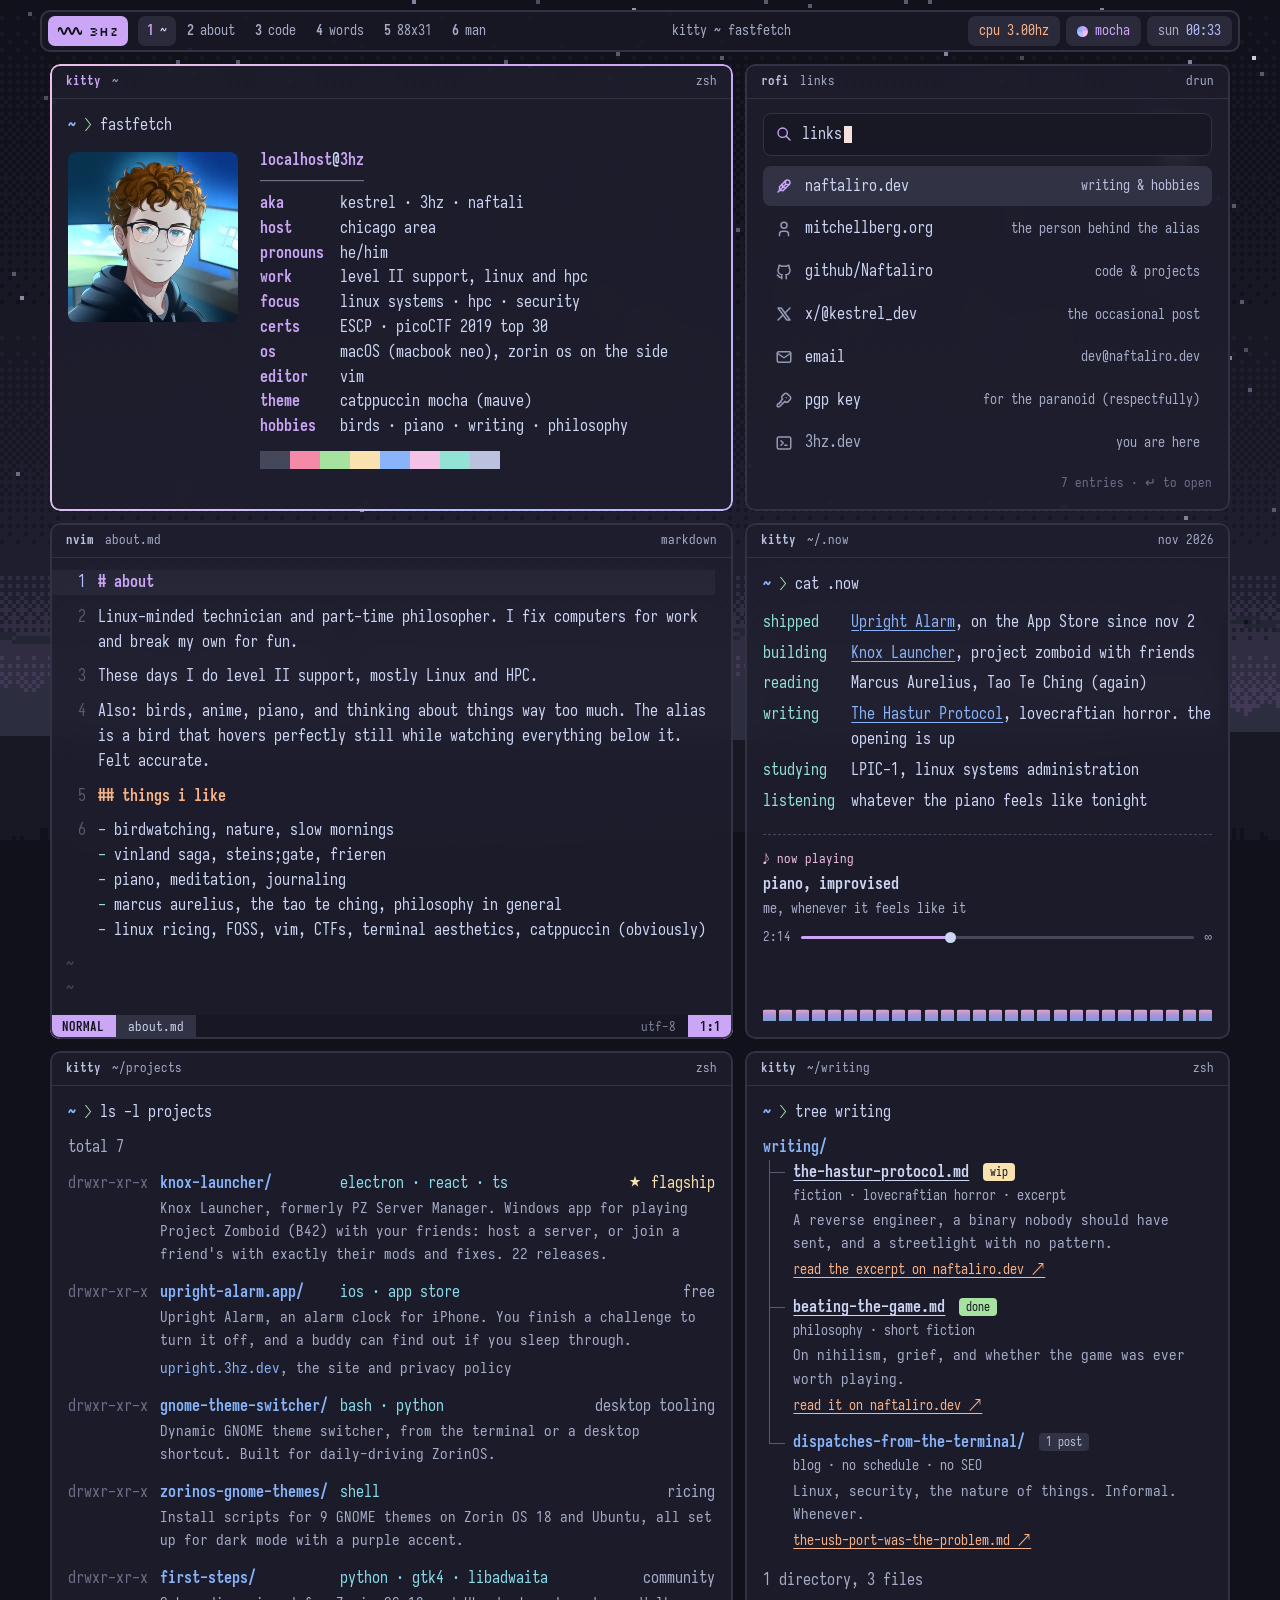
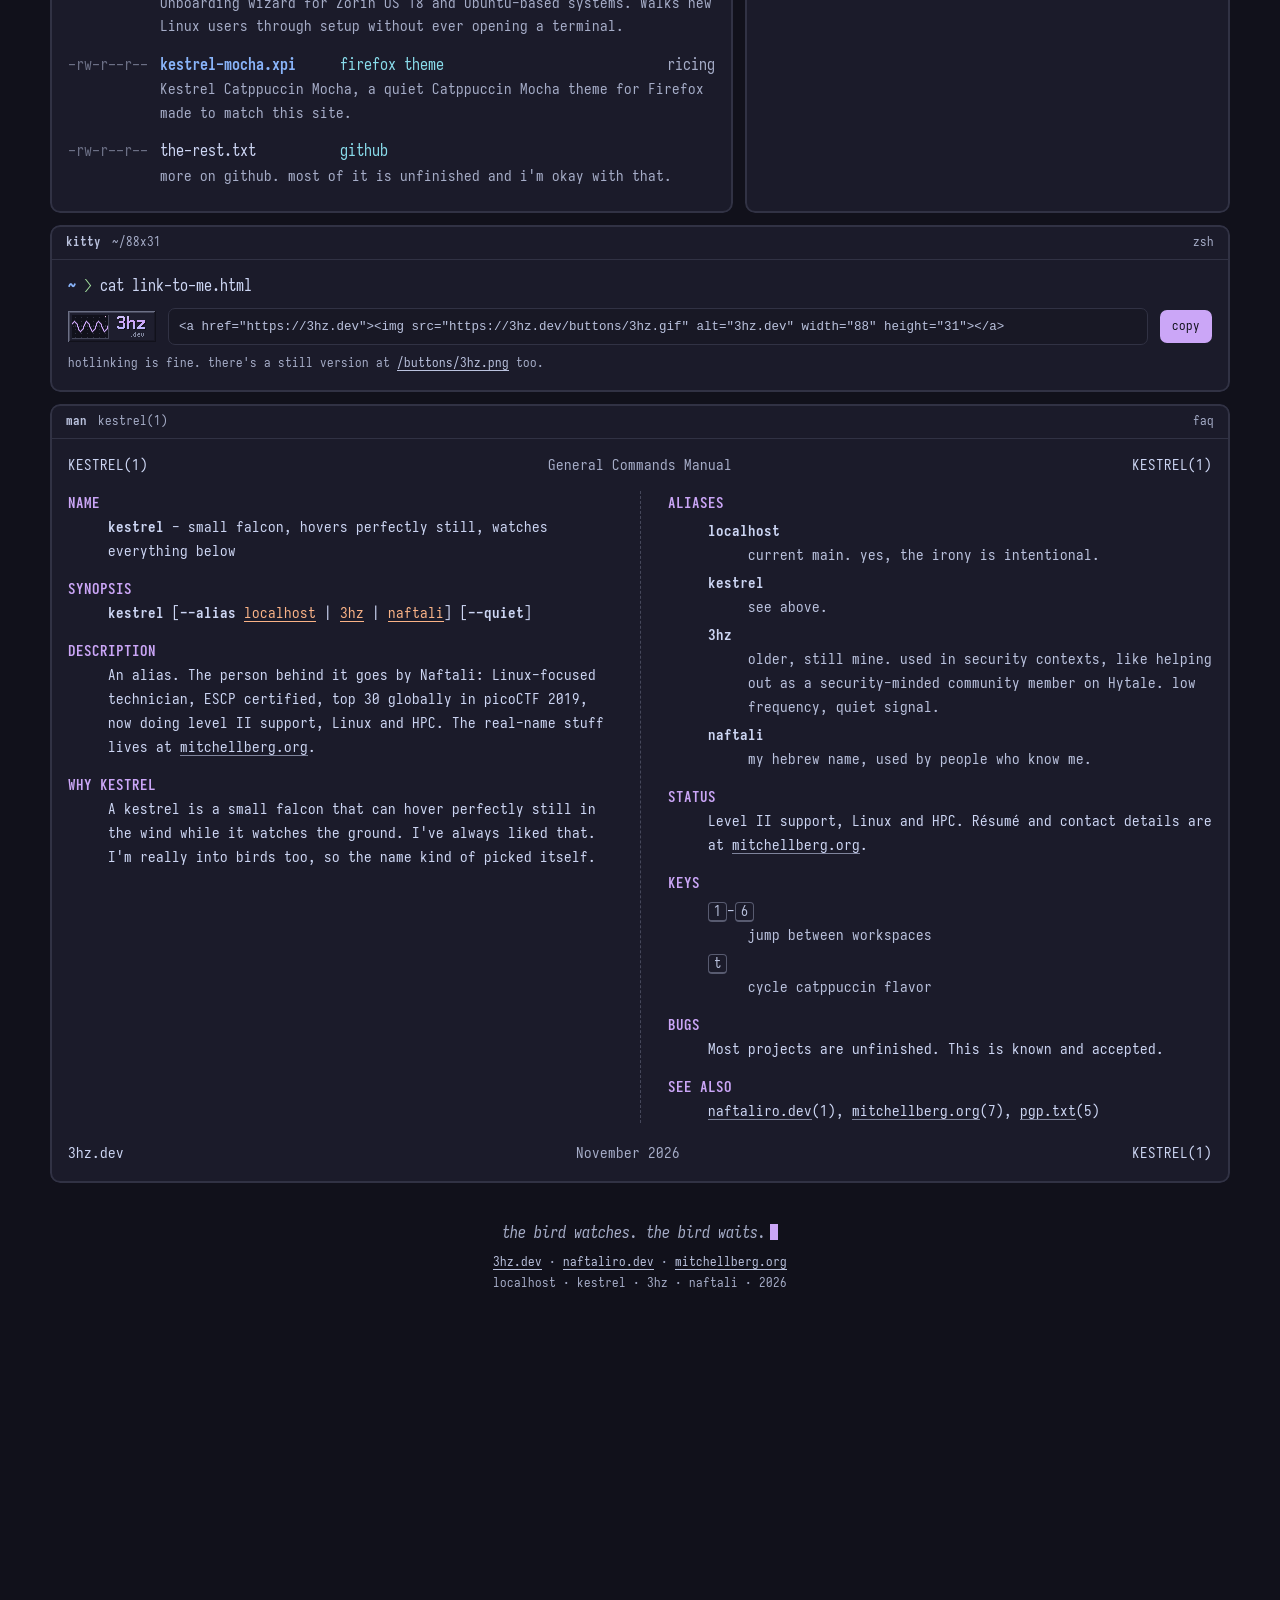
==== index.html @ dd11c118 "upright, knox launcher, firefox theme, privacy pass" ====
<!DOCTYPE html>
<html lang="en">
<head>
  <meta charset="utf-8">
  <meta name="viewport" content="width=device-width, initial-scale=1">
  <title>3hz · localhost · kestrel</title>
  <meta name="description" content="localhost / kestrel / 3hz. linux-minded technician, writer, birdwatcher, part-time philosopher. this is my corner of the internet.">
  <link rel="canonical" href="https://3hz.dev/">
  <meta name="theme-color" content="#1e1e2e">
  <meta property="og:type" content="website">
  <meta property="og:title" content="3hz · localhost · kestrel">
  <meta property="og:description" content="linux-minded technician, writer, birdwatcher, part-time philosopher.">
  <meta property="og:image" content="https://3hz.dev/assets/img/avatar-512.jpg">
  <meta property="og:url" content="https://3hz.dev/">
  <meta name="twitter:card" content="summary">
  <link rel="icon" href="favicon.svg" type="image/svg+xml">
  <link rel="icon" href="favicon-32.png" sizes="32x32" type="image/png">
  <link rel="apple-touch-icon" href="apple-touch-icon.png">
  <link rel="preload" href="assets/fonts/iosevka-400-normal.woff2" as="font" type="font/woff2" crossorigin>
  <link rel="stylesheet" href="assets/css/style.css">

  <!-- pick the flavor before first paint so it doesn't flash mocha -->
  <script>
    try { var f = localStorage.getItem('flavor'); if (f) document.documentElement.dataset.flavor = f; } catch (e) {}
    document.documentElement.classList.add('js');
  </script>

  <script async src="https://www.googletagmanager.com/gtag/js?id=G-C80S6SM7N3"></script>
  <script>
    window.dataLayer = window.dataLayer || [];
    function gtag(){dataLayer.push(arguments);}
    gtag('js', new Date());
    gtag('config', 'G-C80S6SM7N3');
  </script>
</head>
<body>

<!-- icons (tabler, trimmed) -->
<svg width="0" height="0" style="position:absolute" aria-hidden="true">
  <defs>
    <symbol id="i-feather" viewBox="0 0 24 24"><path d="M4 20l10 -10m0 -5v5h5m-9 -1v5h5m-9 -1v5h5m-5 -5l4 -4l4 -4"/><path d="M19 10c.638 -.636 1 -1.515 1 -2.486a3.515 3.515 0 0 0 -3.517 -3.514c-.97 0 -1.847 .367 -2.483 1m-3 13l4 -4l4 -4"/></symbol>
    <symbol id="i-user" viewBox="0 0 24 24"><path d="M8 7a4 4 0 1 0 8 0a4 4 0 0 0 -8 0"/><path d="M6 21v-2a4 4 0 0 1 4 -4h4a4 4 0 0 1 4 4v2"/></symbol>
    <symbol id="i-github" viewBox="0 0 24 24"><path d="M9 19c-4.3 1.4 -4.3 -2.5 -6 -3m12 5v-3.5c0 -1 .1 -1.4 -.5 -2c2.8 -.3 5.5 -1.4 5.5 -6a4.6 4.6 0 0 0 -1.3 -3.2a4.2 4.2 0 0 0 -.1 -3.2s-1.1 -.3 -3.5 1.3a12.3 12.3 0 0 0 -6.2 0c-2.4 -1.6 -3.5 -1.3 -3.5 -1.3a4.2 4.2 0 0 0 -.1 3.2a4.6 4.6 0 0 0 -1.3 3.2c0 4.6 2.7 5.7 5.5 6c-.6 .6 -.6 1.2 -.5 2v3.5"/></symbol>
    <symbol id="i-mail" viewBox="0 0 24 24"><path d="M3 7a2 2 0 0 1 2 -2h14a2 2 0 0 1 2 2v10a2 2 0 0 1 -2 2h-14a2 2 0 0 1 -2 -2v-10"/><path d="M3 7l9 6l9 -6"/></symbol>
    <symbol id="i-key" viewBox="0 0 24 24"><path d="M16.555 3.843l3.602 3.602a2.877 2.877 0 0 1 0 4.069l-2.643 2.643a2.877 2.877 0 0 1 -4.069 0l-.301 -.301l-6.558 6.558a2 2 0 0 1 -1.239 .578l-.175 .008h-1.172a1 1 0 0 1 -.993 -.883l-.007 -.117v-1.172a2 2 0 0 1 .467 -1.284l.119 -.13l.414 -.414h2v-2h2v-2l2.144 -2.144l-.301 -.301a2.877 2.877 0 0 1 0 -4.069l2.643 -2.643a2.877 2.877 0 0 1 4.069 0"/><path d="M15 9h.01"/></symbol>
    <symbol id="i-term" viewBox="0 0 24 24"><path d="M8 9l3 3l-3 3"/><path d="M13 15l3 0"/><path d="M3 6a2 2 0 0 1 2 -2h14a2 2 0 0 1 2 2v12a2 2 0 0 1 -2 2h-14a2 2 0 0 1 -2 -2l0 -12"/></symbol>
    <symbol id="i-x" viewBox="0 0 24 24"><path d="M4 4l11.733 16h4.267l-11.733 -16z"/><path d="M4 20l6.768 -6.768m2.46 -2.46l6.772 -6.772"/></symbol>
    <symbol id="i-search" viewBox="0 0 24 24"><path d="M3 10a7 7 0 1 0 14 0a7 7 0 1 0 -14 0"/><path d="M21 21l-6 -6"/></symbol>
  </defs>
</svg>

<!-- wallpaper. drawn in assets/js/main.js, it's a prairie at night -->
<canvas id="wall" aria-hidden="true"></canvas>

<a class="skip" href="#desk">skip to content</a>

<!-- ───────────────────────── bar ───────────────────────── -->
<header class="bar">
  <a class="bar-logo" href="./" aria-label="3hz home">
    <svg viewBox="0 0 24 12" aria-hidden="true"><path d="M0 6 Q2 0 4 6 T8 6 T12 6 T16 6 T20 6 T24 6"/></svg>
    <span>3hz</span>
  </a>

  <nav class="ws" aria-label="sections">
    <a href="#fetch" data-ws="fetch"><b>1</b><span>~</span></a>
    <a href="#about" data-ws="about"><b>2</b><span>about</span></a>
    <a href="#projects" data-ws="projects"><b>3</b><span>code</span></a>
    <a href="#writing" data-ws="writing"><b>4</b><span>words</span></a>
    <a href="#friends" data-ws="friends"><b>5</b><span>88x31</span></a>
    <a href="#man" data-ws="man"><b>6</b><span>man</span></a>
  </nav>

  <div class="bar-title" aria-hidden="true"><span id="bar-title">kitty ~ fastfetch</span></div>

  <div class="bar-mods">
    <span class="mod mod-cpu" title="cpu frequency (tuned very, very low)">cpu 3.00hz</span>
    <button class="mod mod-flavor" id="flavor" type="button" title="switch catppuccin flavor (t)">
      <span class="swatch" aria-hidden="true"></span><span id="flavor-name">mocha</span>
    </button>
    <span class="mod mod-clock" title="my local time (chicago)"><time id="clock">--:--</time></span>
  </div>
</header>

<!-- ───────────────────────── desk ───────────────────────── -->
<main class="desk" id="desk">

  <!-- 1 · fetch -->
  <section class="win" id="fetch" data-title="kitty ~ fastfetch" aria-labelledby="t-fetch">
    <header class="win-bar"><span class="win-title"><b>kitty</b> ~</span><span class="win-meta">zsh</span></header>
    <div class="win-body">
      <p class="cmd"><span class="p-dir">~</span> <span class="p-arrow">❯</span> fastfetch</p>
      <div class="fetch">
        <div class="fetch-logo">
          <img src="assets/img/avatar-320.webp" srcset="assets/img/avatar-320.webp 320w, assets/img/avatar-640.webp 640w" sizes="170px" width="170" height="170" alt="drawing of me with curly hair and glasses, smiling, in a black hoodie in front of two monitors">
        </div>
        <div class="fetch-info">
          <h1 class="fetch-head" id="t-fetch"><span class="u">localhost</span><span class="at">@</span><span class="h">3hz</span></h1>
          <div class="fetch-rule" aria-hidden="true">─────────────</div>
          <dl>
            <div><dt>aka</dt><dd>kestrel · 3hz · naftali</dd></div>
            <div><dt>host</dt><dd>chicago area</dd></div>
            <div><dt>pronouns</dt><dd>he/him</dd></div>
            <div><dt>work</dt><dd>level II support, linux and hpc</dd></div>
            <div><dt>focus</dt><dd>linux systems · hpc · security</dd></div>
            <div><dt>certs</dt><dd>ESCP · picoCTF 2019 top 30</dd></div>
            <div><dt>os</dt><dd>macOS (macbook neo), zorin os on the side</dd></div>
            <div><dt>editor</dt><dd>vim</dd></div>
            <div><dt>theme</dt><dd>catppuccin <span id="fetch-flavor">mocha</span> (mauve)</dd></div>
            <div><dt>hobbies</dt><dd>birds · piano · writing · philosophy</dd></div>
          </dl>
          <div class="fetch-colors" aria-hidden="true">
            <i style="--c:var(--surface1)"></i><i style="--c:var(--red)"></i><i style="--c:var(--green)"></i><i style="--c:var(--yellow)"></i><i style="--c:var(--blue)"></i><i style="--c:var(--pink)"></i><i style="--c:var(--teal)"></i><i style="--c:var(--subtext1)"></i>
          </div>
        </div>
      </div>
    </div>
  </section>

  <!-- links -->
  <section class="win" id="links" data-title="rofi -show links" aria-labelledby="t-links">
    <header class="win-bar"><h2 id="t-links"><span class="sr-only">links</span><span aria-hidden="true"><b>rofi</b> links</span></h2><span class="win-meta">drun</span></header>
    <div class="win-body rofi">
      <div class="rofi-input" aria-hidden="true">
        <svg class="ic"><use href="#i-search"/></svg><span>links</span><span class="caret"></span>
      </div>
      <ul class="rofi-list">
        <li><a href="https://naftaliro.dev"><svg class="ic" aria-hidden="true"><use href="#i-feather"/></svg><span class="r-name">naftaliro.dev</span><span class="r-desc">writing &amp; hobbies</span></a></li>
        <li><a href="https://mitchellberg.org"><svg class="ic" aria-hidden="true"><use href="#i-user"/></svg><span class="r-name">mitchellberg.org</span><span class="r-desc">the person behind the alias</span></a></li>
        <li><a href="https://github.com/Naftaliro"><svg class="ic" aria-hidden="true"><use href="#i-github"/></svg><span class="r-name">github/Naftaliro</span><span class="r-desc">code &amp; projects</span></a></li>
        <li><a href="https://x.com/kestrel_dev"><svg class="ic" aria-hidden="true"><use href="#i-x"/></svg><span class="r-name">x/@kestrel_dev</span><span class="r-desc">the occasional post</span></a></li>
        <li><a href="mailto:dev@naftaliro.dev"><svg class="ic" aria-hidden="true"><use href="#i-mail"/></svg><span class="r-name">email</span><span class="r-desc">dev@naftaliro.dev</span></a></li>
        <li><a href="pgp.txt"><svg class="ic" aria-hidden="true"><use href="#i-key"/></svg><span class="r-name">pgp key</span><span class="r-desc">for the paranoid (respectfully)</span></a></li>
        <li><a href="./" aria-current="page"><svg class="ic" aria-hidden="true"><use href="#i-term"/></svg><span class="r-name">3hz.dev</span><span class="r-desc">you are here</span></a></li>
      </ul>
      <p class="rofi-foot" aria-hidden="true">7 entries · ↵ to open</p>
    </div>
  </section>

  <!-- 2 · about -->
  <section class="win" id="about" data-title="nvim about.md" aria-labelledby="t-about">
    <header class="win-bar"><h2 id="t-about"><span class="sr-only">about</span><span aria-hidden="true"><b>nvim</b> about.md</span></h2><span class="win-meta">markdown</span></header>
    <div class="win-body nvim">
      <div class="nv-buf">
        <div class="nv-line"><span class="ln" aria-hidden="true">1</span><p class="md-h"><span aria-hidden="true"># </span>about</p></div>
        <div class="nv-line"><span class="ln" aria-hidden="true">2</span><p>Linux-minded technician and part-time philosopher. I fix computers for work and break my own for fun.</p></div>
        <div class="nv-line"><span class="ln" aria-hidden="true">3</span><p>These days I do level II support, mostly Linux and HPC.</p></div>
        <div class="nv-line"><span class="ln" aria-hidden="true">4</span><p>Also: birds, anime, piano, and thinking about things way too much. The alias is a bird that hovers perfectly still while watching everything below it. Felt accurate.</p></div>
        <div class="nv-line"><span class="ln" aria-hidden="true">5</span><p class="md-h md-h2"><span aria-hidden="true">## </span>things i like</p></div>
        <div class="nv-line"><span class="ln" aria-hidden="true">6</span><ul class="md-list">
          <li>birdwatching, nature, slow mornings</li>
          <li>vinland saga, steins;gate, frieren</li>
          <li>piano, meditation, journaling</li>
          <li>marcus aurelius, the tao te ching, philosophy in general</li>
          <li>linux ricing, FOSS, vim, CTFs, terminal aesthetics, catppuccin (obviously)</li>
        </ul></div>
        <div class="nv-tilde" aria-hidden="true">~<br>~</div>
      </div>
      <div class="nv-status" aria-hidden="true">
        <span class="nv-mode">NORMAL</span><span class="nv-file">about.md</span><span class="nv-fill"></span><span class="nv-ft">utf-8</span><span class="nv-pos">1:1</span>
      </div>
    </div>
  </section>

  <!-- now -->
  <section class="win" id="now" data-title="cat ~/.now" aria-labelledby="t-now">
    <header class="win-bar"><h2 id="t-now"><span class="sr-only">now</span><span aria-hidden="true"><b>kitty</b> ~/.now</span></h2><span class="win-meta">nov 2026</span></header>
    <div class="win-body now">
      <p class="cmd"><span class="p-dir">~</span> <span class="p-arrow">❯</span> cat .now</p>
      <dl class="now-list">
        <div><dt>shipped</dt><dd><a href="https://apps.apple.com/us/app/upright-alarm/id6820184855">Upright Alarm</a>, on the App Store since nov 2</dd></div>
        <div><dt>building</dt><dd><a href="https://github.com/Naftaliro/pz-server-manager">Knox Launcher</a>, project zomboid with friends</dd></div>
        <div><dt>reading</dt><dd>Marcus Aurelius, Tao Te Ching (again)</dd></div>
        <div><dt>writing</dt><dd><a href="https://naftaliro.dev/the-hastur-protocol.html">The Hastur Protocol</a>, lovecraftian horror. the opening is up</dd></div>
        <div><dt>studying</dt><dd>LPIC-1, linux systems administration</dd></div>
        <div><dt>listening</dt><dd>whatever the piano feels like tonight</dd></div>
      </dl>
      <div class="np">
        <p class="np-label">♪ now playing</p>
        <p class="np-track">piano, improvised</p>
        <p class="np-artist">me, whenever it feels like it</p>
        <div class="np-bar" aria-hidden="true"><span class="np-time">2:14</span><span class="np-track-line"><i></i></span><span class="np-time">∞</span></div>
      </div>
      <div class="cava" aria-hidden="true">
        <i></i><i></i><i></i><i></i><i></i><i></i><i></i><i></i><i></i><i></i><i></i><i></i><i></i><i></i><i></i><i></i><i></i><i></i><i></i><i></i><i></i><i></i><i></i><i></i><i></i><i></i><i></i><i></i>
      </div>
    </div>
  </section>

  <!-- 3 · projects -->
  <section class="win" id="projects" data-title="ls -l ~/projects" aria-labelledby="t-projects">
    <header class="win-bar"><h2 id="t-projects"><span class="sr-only">projects</span><span aria-hidden="true"><b>kitty</b> ~/projects</span></h2><span class="win-meta">zsh</span></header>
    <div class="win-body">
      <p class="cmd"><span class="p-dir">~</span> <span class="p-arrow">❯</span> ls -l projects</p>
      <p class="ls-total">total 7</p>
      <ul class="ls">
        <li>
          <a href="https://github.com/Naftaliro/pz-server-manager" data-repo="pz-server-manager">
            <span class="ls-perm" aria-hidden="true">drwxr-xr-x</span>
            <span class="ls-date"></span>
            <span class="ls-name">knox-launcher/</span>
            <span class="ls-lang">electron · react · ts</span>
            <span class="ls-tag star">★ flagship</span>
            <span class="ls-desc">Knox Launcher, formerly PZ Server Manager. Windows app for playing Project Zomboid (B42) with your friends: host a server, or join a friend's with exactly their mods and fixes. <span data-releases="pz-server-manager">22</span> releases.</span>
          </a>
        </li>
        <li class="ls-app">
          <a href="https://apps.apple.com/us/app/upright-alarm/id6820184855">
            <span class="ls-perm" aria-hidden="true">drwxr-xr-x</span>
            <span class="ls-date"></span>
            <span class="ls-name">upright-alarm.app/</span>
            <span class="ls-lang">ios · app store</span>
            <span class="ls-tag">free</span>
            <span class="ls-desc">Upright Alarm, an alarm clock for iPhone. You finish a challenge to turn it off, and a buddy can find out if you sleep through.</span>
          </a>
          <p class="ls-more"><span><a href="https://upright.3hz.dev">upright.3hz.dev</a>, the site and privacy policy</span></p>
        </li>
        <li>
          <a href="https://github.com/Naftaliro/gnome-theme-switcher" data-repo="gnome-theme-switcher">
            <span class="ls-perm" aria-hidden="true">drwxr-xr-x</span>
            <span class="ls-date"></span>
            <span class="ls-name">gnome-theme-switcher/</span>
            <span class="ls-lang">bash · python</span>
            <span class="ls-tag">desktop tooling</span>
            <span class="ls-desc">Dynamic GNOME theme switcher, from the terminal or a desktop shortcut. Built for daily-driving ZorinOS.</span>
          </a>
        </li>
        <li>
          <a href="https://github.com/Naftaliro/zorinos-gnome-themes" data-repo="zorinos-gnome-themes">
            <span class="ls-perm" aria-hidden="true">drwxr-xr-x</span>
            <span class="ls-date"></span>
            <span class="ls-name">zorinos-gnome-themes/</span>
            <span class="ls-lang">shell</span>
            <span class="ls-tag">ricing</span>
            <span class="ls-desc">Install scripts for 9 GNOME themes on Zorin OS 18 and Ubuntu, all set up for dark mode with a purple accent.</span>
          </a>
        </li>
        <li>
          <a href="https://github.com/Naftaliro/first-steps" data-repo="first-steps">
            <span class="ls-perm" aria-hidden="true">drwxr-xr-x</span>
            <span class="ls-date"></span>
            <span class="ls-name">first-steps/</span>
            <span class="ls-lang">python · gtk4 · libadwaita</span>
            <span class="ls-tag">community</span>
            <span class="ls-desc">Onboarding wizard for Zorin OS 18 and Ubuntu-based systems. Walks new Linux users through setup without ever opening a terminal.</span>
          </a>
        </li>
        <li>
          <a href="https://addons.mozilla.org/en-US/firefox/addon/kestrel-catppuccin-mocha/">
            <span class="ls-perm" aria-hidden="true">-rw-r--r--</span>
            <span class="ls-date"></span>
            <span class="ls-name">kestrel-mocha.xpi</span>
            <span class="ls-lang">firefox theme</span>
            <span class="ls-tag">ricing</span>
            <span class="ls-desc">Kestrel Catppuccin Mocha, a quiet Catppuccin Mocha theme for Firefox made to match this site.</span>
          </a>
        </li>
        <li class="ls-file">
          <a href="https://github.com/Naftaliro?tab=repositories" data-repo="*">
            <span class="ls-perm" aria-hidden="true">-rw-r--r--</span>
            <span class="ls-date"></span>
            <span class="ls-name">the-rest.txt</span>
            <span class="ls-lang">github</span>
            <span class="ls-tag"></span>
            <span class="ls-desc">more on github. most of it is unfinished and i'm okay with that.</span>
          </a>
        </li>
      </ul>
    </div>
  </section>

  <!-- 4 · writing -->
  <section class="win" id="writing" data-title="tree ~/writing" aria-labelledby="t-writing">
    <header class="win-bar"><h2 id="t-writing"><span class="sr-only">writing</span><span aria-hidden="true"><b>kitty</b> ~/writing</span></h2><span class="win-meta">zsh</span></header>
    <div class="win-body">
      <p class="cmd"><span class="p-dir">~</span> <span class="p-arrow">❯</span> tree writing</p>
      <p class="tree-root">writing/</p>
      <ul class="tree">
        <li>
          <p class="tree-name"><a href="https://naftaliro.dev/the-hastur-protocol.html">the-hastur-protocol.md</a> <span class="badge wip">wip</span></p>
          <p class="tree-meta">fiction · lovecraftian horror · excerpt</p>
          <p class="tree-desc">A reverse engineer, a binary nobody should have sent, and a streetlight with no pattern.</p>
          <p class="tree-note"><a href="https://naftaliro.dev/the-hastur-protocol.html">read the excerpt on naftaliro.dev ↗</a></p>
        </li>
        <li>
          <p class="tree-name"><a href="https://naftaliro.dev/beating-the-game.html">beating-the-game.md</a> <span class="badge done">done</span></p>
          <p class="tree-meta">philosophy · short fiction</p>
          <p class="tree-desc">On nihilism, grief, and whether the game was ever worth playing.</p>
          <p class="tree-note"><a href="https://naftaliro.dev/beating-the-game.html">read it on naftaliro.dev ↗</a></p>
        </li>
        <li class="tree-dir">
          <p class="tree-name">dispatches-from-the-terminal/ <span class="badge empty">1 post</span></p>
          <p class="tree-meta">blog · no schedule · no SEO</p>
          <p class="tree-desc">Linux, security, the nature of things. Informal. Whenever.</p>
          <p class="tree-note"><a href="https://naftaliro.dev/the-usb-port-was-the-problem.html">the-usb-port-was-the-problem.md ↗</a></p>
        </li>
      </ul>
      <p class="tree-sum">1 directory, 3 files</p>
    </div>
  </section>

  <!-- 5 · friends -->
  <section class="win" id="friends" data-title="~/88x31" aria-labelledby="t-friends">
    <header class="win-bar"><h2 id="t-friends"><span class="sr-only">88x31 buttons</span><span aria-hidden="true"><b>kitty</b> ~/88x31</span></h2><span class="win-meta">zsh</span></header>
    <div class="win-body">
      <p class="cmd"><span class="p-dir">~</span> <span class="p-arrow">❯</span> ls friends</p>
      <!--
        friends' buttons go between buttons:start and buttons:end. _tools/grab_buttons.py
        fills it in, or add one by hand: drop the image in buttons/friends/ and add a line like
          <a href="https://int4.cc/"><img src="buttons/friends/int4-cc.png" alt="int4.cc" width="88" height="31"></a>
        while it's empty, this part of the window stays hidden (see style.css).
      -->
      <div class="buttons">
        <!-- buttons:start -->
        <!-- buttons:end -->
      </div>

      <div class="linkme">
        <p class="cmd"><span class="p-dir">~</span> <span class="p-arrow">❯</span> cat link-to-me.html</p>
        <div class="linkme-row">
          <a class="mybutton" href="https://3hz.dev"><img src="buttons/3hz.gif" alt="3hz.dev" width="88" height="31"></a>
          <pre class="snippet" id="snippet"><code>&lt;a href="https://3hz.dev"&gt;&lt;img src="https://3hz.dev/buttons/3hz.gif" alt="3hz.dev" width="88" height="31"&gt;&lt;/a&gt;</code></pre>
          <button class="copy" type="button" data-copy="snippet">copy</button>
        </div>
        <p class="linkme-note">hotlinking is fine. there's a still version at <a href="buttons/3hz.png">/buttons/3hz.png</a> too.</p>
      </div>
    </div>
  </section>

  <!-- 6 · man -->
  <section class="win" id="man" data-title="man kestrel" aria-labelledby="t-man">
    <header class="win-bar"><h2 id="t-man"><span class="sr-only">faq (man kestrel)</span><span aria-hidden="true"><b>man</b> kestrel(1)</span></h2><span class="win-meta">faq</span></header>
    <div class="win-body man">
      <p class="man-head" aria-hidden="true"><span>KESTREL(1)</span><span class="man-mid">General Commands Manual</span><span>KESTREL(1)</span></p>

      <div class="man-cols">
        <div class="man-sec">
          <h3>NAME</h3>
          <p><b>kestrel</b> - small falcon, hovers perfectly still, watches everything below</p>
        </div>

        <div class="man-sec">
          <h3>SYNOPSIS</h3>
          <p><b>kestrel</b> <span class="nw">[<b>--alias</b> <i>localhost</i> | <i>3hz</i> | <i>naftali</i>]</span> <span class="nw">[<b>--quiet</b>]</span></p>
        </div>

        <div class="man-sec">
          <h3>DESCRIPTION</h3>
          <p>An alias. The person behind it goes by Naftali: Linux-focused technician, ESCP certified, top 30 globally in picoCTF 2019, now doing level II support, Linux and HPC. The real-name stuff lives at <a href="https://mitchellberg.org">mitchellberg.org</a>.</p>
        </div>

        <div class="man-sec">
          <h3>WHY KESTREL</h3>
          <p>A kestrel is a small falcon that can hover perfectly still in the wind while it watches the ground. I've always liked that. I'm really into birds too, so the name kind of picked itself.</p>
        </div>

        <div class="man-sec">
          <h3>ALIASES</h3>
          <dl class="man-opts">
            <dt><b>localhost</b></dt><dd>current main. yes, the irony is intentional.</dd>
            <dt><b>kestrel</b></dt><dd>see above.</dd>
            <dt><b>3hz</b></dt><dd>older, still mine. used in security contexts, like helping out as a security-minded community member on Hytale. low frequency, quiet signal.</dd>
            <dt><b>naftali</b></dt><dd>my hebrew name, used by people who know me.</dd>
          </dl>
        </div>

        <div class="man-sec">
          <h3>STATUS</h3>
          <p>Level II support, Linux and HPC. Résumé and contact details are at <a href="https://mitchellberg.org">mitchellberg.org</a>.</p>
        </div>

        <div class="man-sec">
          <h3>KEYS</h3>
          <dl class="man-opts">
            <dt><kbd>1</kbd>-<kbd>6</kbd></dt><dd>jump between workspaces</dd>
            <dt><kbd>t</kbd></dt><dd>cycle catppuccin flavor</dd>
          </dl>
        </div>

        <div class="man-sec">
          <h3>BUGS</h3>
          <p>Most projects are unfinished. This is known and accepted.</p>
        </div>

        <div class="man-sec">
          <h3>SEE ALSO</h3>
          <p><a href="https://naftaliro.dev">naftaliro.dev</a>(1), <a href="https://mitchellberg.org">mitchellberg.org</a>(7), <a href="pgp.txt">pgp.txt</a>(5)</p>
        </div>
      </div>

      <p class="man-head man-foot" aria-hidden="true"><span>3hz.dev</span><span class="man-mid">November 2026</span><span>KESTREL(1)</span></p>
    </div>
  </section>

</main>

<footer class="foot">
  <p class="foot-line">the bird watches. the bird waits.<span class="cursor" aria-hidden="true"></span></p>
  <p class="foot-small">
    <a href="https://3hz.dev">3hz.dev</a> · <a href="https://naftaliro.dev">naftaliro.dev</a> · <a href="https://mitchellberg.org">mitchellberg.org</a>
    <br>localhost · kestrel · 3hz · naftali · 2026
  </p>
</footer>

<script src="assets/js/main.js" defer></script>
</body>
</html>
---- assets/css/style.css ----
/* 3hz.dev
   catppuccin palettes, the bar, the windows, and everything that lives in them.
   colors: https://catppuccin.com/palette  (mocha is the default) */

@font-face { font-family: "Iosevka"; src: url("../fonts/iosevka-400-normal.woff2") format("woff2"); font-weight: 400; font-style: normal; font-display: swap; }
@font-face { font-family: "Iosevka"; src: url("../fonts/iosevka-400-italic.woff2") format("woff2"); font-weight: 400; font-style: italic; font-display: swap; }
@font-face { font-family: "Iosevka"; src: url("../fonts/iosevka-700-normal.woff2") format("woff2"); font-weight: 700; font-style: normal; font-display: swap; }
@font-face { font-family: "Silkscreen"; src: url("../fonts/silkscreen-400.woff2") format("woff2"); font-weight: 400; font-style: normal; font-display: swap; }

/* ── palettes ─────────────────────────────────────────── */

:root, [data-flavor="mocha"] {
  --rosewater:#f5e0dc; --flamingo:#f2cdcd; --pink:#f5c2e7; --mauve:#cba6f7; --red:#f38ba8; --maroon:#eba0ac;
  --peach:#fab387; --yellow:#f9e2af; --green:#a6e3a1; --teal:#94e2d5; --sky:#89dceb; --sapphire:#74c7ec;
  --blue:#89b4fa; --lavender:#b4befe; --text:#cdd6f4; --subtext1:#bac2de; --subtext0:#a6adc8;
  --overlay2:#9399b2; --overlay1:#7f849c; --overlay0:#6c7086; --surface2:#585b70; --surface1:#45475a;
  --surface0:#313244; --base:#1e1e2e; --mantle:#181825; --crust:#11111b;
  color-scheme: dark;
}
[data-flavor="macchiato"] {
  --rosewater:#f4dbd6; --flamingo:#f0c6c6; --pink:#f5bde6; --mauve:#c6a0f6; --red:#ed8796; --maroon:#ee99a0;
  --peach:#f5a97f; --yellow:#eed49f; --green:#a6da95; --teal:#8bd5ca; --sky:#91d7e3; --sapphire:#7dc4e4;
  --blue:#8aadf4; --lavender:#b7bdf8; --text:#cad3f5; --subtext1:#b8c0e0; --subtext0:#a5adcb;
  --overlay2:#939ab7; --overlay1:#8087a2; --overlay0:#6e738d; --surface2:#5b6078; --surface1:#494d64;
  --surface0:#363a4f; --base:#24273a; --mantle:#1e2030; --crust:#181926;
  color-scheme: dark;
}
[data-flavor="frappe"] {
  --rosewater:#f2d5cf; --flamingo:#eebebe; --pink:#f4b8e4; --mauve:#ca9ee6; --red:#e78284; --maroon:#ea999c;
  --peach:#ef9f76; --yellow:#e5c890; --green:#a6d189; --teal:#81c8be; --sky:#99d1db; --sapphire:#85c1dc;
  --blue:#8caaee; --lavender:#babbf1; --text:#c6d0f5; --subtext1:#b5bfe2; --subtext0:#a5adce;
  --overlay2:#949cbb; --overlay1:#838ba7; --overlay0:#737994; --surface2:#626880; --surface1:#51576d;
  --surface0:#414559; --base:#303446; --mantle:#292c3c; --crust:#232634;
  color-scheme: dark;
}
[data-flavor="latte"] {
  /* latte's accents are pastel enough that small text on a light background gets
     hard to read, so these are the same hues pulled darker (oklch lightness only)
     until they pass wcag aa. the originals are in the comments. */
  --rosewater:#974b3c; /* #dc8a78 */ --flamingo:#a24346; /* #dd7878 */ --pink:#a33389;  /* #ea76cb */
  --mauve:#802ce4;     /* #8839ef */ --red:#c20f35;      /* #d20f39 */ --maroon:#c01935; /* #e64553 */
  --peach:#aa4005;     /* #fe640b */ --yellow:#8a5507;   /* #df8e1d */ --green:#1f7107;  /* #40a02b */
  --teal:#056d73;      /* #179299 */ --sky:#046993;      /* #04a5e5 */ --sapphire:#076c7c; /* #209fb5 */
  --blue:#0b55e3;      /* #1e66f5 */ --lavender:#4755c6; /* #7287fd */
  --text:#4c4f69; --subtext1:#5c5f77; --subtext0:#5c5f77; /* #6c6f85 */
  --overlay2:#7c7f93; --overlay1:#8c8fa1; --overlay0:#9ca0b0; --surface2:#acb0be; --surface1:#bcc0cc;
  --surface0:#ccd0da; --base:#eff1f5; --mantle:#e6e9ef; --crust:#dce0e8;
  color-scheme: light;
}

/* ── knobs ────────────────────────────────────────────── */

:root {
  --gap: 12px;           /* gaps_in, basically */
  --radius: 10px;
  --border: 2px;
  --win-bg: color-mix(in srgb, var(--base) 84%, transparent);
  --bar-bg: color-mix(in srgb, var(--mantle) 88%, transparent);
  --mono: "Iosevka", "JetBrains Mono", ui-monospace, "SFMono-Regular", Menlo, Consolas, monospace;
  --pixel: "Silkscreen", var(--mono);
  --dim: var(--subtext0);        /* secondary text */
  --pill: color-mix(in srgb, var(--surface0) 70%, var(--mantle));  /* bar modules */
  --sel: var(--surface0);        /* selected / hovered rows */
  --on-accent: var(--crust);     /* text sitting on an accent color */
}
:root[data-flavor="latte"] { --pill: var(--base); --sel: var(--crust); --on-accent: var(--base); }
/* older browsers without color-mix() get solid windows instead of see-through ones */
@supports not (color: color-mix(in srgb, red, blue)) {
  :root { --win-bg: var(--base); --bar-bg: var(--mantle); --pill: var(--surface0); }
}

@property --angle { syntax: "<angle>"; inherits: false; initial-value: 45deg; }

/* ── base ─────────────────────────────────────────────── */

*, *::before, *::after { box-sizing: border-box; }
html { background: var(--crust); scroll-padding-top: 68px; -webkit-text-size-adjust: 100%; }
body {
  margin: 0;
  min-height: 100vh;
  font-family: var(--mono);
  font-size: 15.5px;
  line-height: 1.6;
  color: var(--text);
}
p, ul, dl, dd, h1, h2, h3, pre { margin: 0; }
ul { padding: 0; list-style: none; }
a { color: var(--blue); text-decoration-thickness: 1px; text-underline-offset: 3px; }
a:hover { color: var(--sky); }
:focus-visible { outline: 2px solid var(--mauve); outline-offset: 2px; border-radius: 4px; }
::selection { background: color-mix(in srgb, var(--mauve) 35%, transparent); color: var(--text); }
b { font-weight: 700; }
kbd { font: inherit; font-size: .9em; padding: 0 5px; border: 1px solid var(--surface2); border-bottom-width: 2px; border-radius: 4px; color: var(--subtext1); }
.ic { width: 18px; height: 18px; fill: none; stroke: currentColor; stroke-width: 2; stroke-linecap: round; stroke-linejoin: round; flex-shrink: 0; }

.sr-only { position: absolute; width: 1px; height: 1px; margin: -1px; padding: 0; overflow: hidden; clip: rect(0 0 0 0); white-space: nowrap; border: 0; }
.skip { position: absolute; left: -999px; top: 8px; z-index: 50; background: var(--mauve); color: var(--on-accent); padding: 4px 10px; border-radius: 6px; }
.skip:focus { left: 8px; }

/* the wallpaper canvas sits behind everything */
#wall {
  position: fixed; inset: 0;
  width: 100vw; height: 100vh; height: 100lvh;
  image-rendering: pixelated;
  z-index: -1;
  background: var(--crust);
}

/* ── bar (waybar-ish) ─────────────────────────────────── */

.bar {
  position: sticky; top: 10px; z-index: 20;
  display: flex; align-items: center; gap: 10px;
  width: calc(100% - 20px);
  max-width: 1200px;
  height: 42px;
  margin: 10px auto 0;
  padding: 0 6px;
  font-size: 13.5px;
  background: var(--bar-bg);
  border: var(--border) solid var(--surface0);
  border-radius: var(--radius);
  -webkit-backdrop-filter: blur(14px);
  backdrop-filter: blur(14px);
}
.bar a { text-decoration: none; }

.bar-logo {
  display: flex; align-items: center; gap: 7px;
  height: 30px; padding: 0 10px;
  color: var(--on-accent);
  background: var(--mauve);
  border-radius: 7px;
  font-family: var(--pixel);
  font-size: 13px;
  letter-spacing: .02em;
}
.bar-logo:hover { color: var(--on-accent); background: var(--lavender); }
.bar-logo svg { width: 24px; height: 12px; fill: none; stroke: currentColor; stroke-width: 2; stroke-linecap: round; }

.ws { display: flex; gap: 2px; }
.ws a {
  display: flex; align-items: center; gap: 6px;
  height: 30px; padding: 0 9px;
  color: var(--dim);
  border-radius: 7px;
}
.ws a b { color: var(--dim); font-weight: 700; }
.ws a:hover { background: var(--pill); color: var(--text); }
.ws a[aria-current="true"] { background: var(--pill); color: var(--text); }
.ws a[aria-current="true"] b { color: var(--mauve); }

.bar-title {
  flex: 1; min-width: 0;
  text-align: center;
  color: var(--subtext0);
  white-space: nowrap; overflow: hidden; text-overflow: ellipsis;
}

.bar-mods { display: flex; gap: 6px; margin-left: auto; }
.mod {
  display: flex; align-items: center; gap: 7px;
  height: 30px; padding: 0 11px;
  font: inherit;
  color: var(--subtext1);
  background: var(--pill);
  border: 0;
  border-radius: 7px;
  white-space: nowrap;
}
.mod-cpu { color: var(--peach); }
.mod-clock { color: var(--lavender); }
.mod-clock .day { color: var(--dim); }
.mod-flavor { color: var(--mauve); cursor: pointer; }
.mod-flavor:hover { background: var(--surface1); }
.swatch { width: 11px; height: 11px; border-radius: 50%; background: conic-gradient(var(--mauve) 0 25%, var(--pink) 0 50%, var(--lavender) 0 75%, var(--blue) 0); }

/* ── the desk: tiled windows ──────────────────────────── */

.desk {
  display: grid;
  gap: var(--gap);
  max-width: 1200px;
  margin: 0 auto;
  padding: var(--gap) 10px;
}

.win {
  position: relative;
  display: flex; flex-direction: column;
  min-width: 0;
  background: var(--win-bg);
  border-radius: var(--radius);
  -webkit-backdrop-filter: blur(12px) saturate(1.15);
  backdrop-filter: blur(12px) saturate(1.15);
}
/* border lives on a masked pseudo-element so the translucent window
   doesn't show the gradient through it */
.win::before {
  content: "";
  position: absolute; inset: 0;
  padding: var(--border);
  border-radius: inherit;
  background: var(--surface0);
  -webkit-mask: linear-gradient(#000 0 0) content-box, linear-gradient(#000 0 0);
  -webkit-mask-composite: xor;
  mask: linear-gradient(#000 0 0) content-box exclude, linear-gradient(#000 0 0);
  pointer-events: none;
}
.win.is-focused::before, html:not(.js) .win:hover::before {
  background: conic-gradient(from var(--angle), var(--mauve), var(--lavender), var(--pink), var(--mauve));
}
.win.is-focused::before { animation: borderangle 8s linear infinite; }
@keyframes borderangle { to { --angle: 405deg; } }

.win-bar {
  display: flex; align-items: center; justify-content: space-between; gap: 12px;
  padding: 7px 16px 6px;
  font-size: 13px;
  color: var(--dim);
  border-bottom: 1px solid var(--surface0);
}
.win-bar h1, .win-bar h2, .win-title { font-size: inherit; font-weight: 400; color: var(--subtext0); }
.win-bar b { color: var(--subtext1); margin-right: 4px; }
.win.is-focused .win-bar b { color: var(--mauve); }
.win-meta { color: var(--dim); }
.win-body { flex: 1; padding: 14px 18px 18px; }

/* the shell prompt at the top of terminal windows */
.cmd { color: var(--text); margin-bottom: 10px; }
.p-dir { color: var(--blue); font-weight: 700; }
.p-arrow { color: var(--green); }

/* ── fetch ────────────────────────────────────────────── */

.fetch { display: flex; gap: 22px; align-items: flex-start; }
.fetch-logo { flex-shrink: 0; padding-top: 4px; }
.fetch-logo img {
  display: block;
  width: 170px; height: 170px;
  border-radius: 8px;
  object-fit: cover;
}
.fetch-info { min-width: 0; }
.fetch-info dl > div { display: grid; grid-template-columns: 9ch 1fr; column-gap: 1ch; }
.fetch-info dt { color: var(--mauve); font-weight: 700; }
.fetch-info dd { color: var(--text); min-width: 0; }
.fetch-head { font-size: inherit; font-weight: 700; }
.fetch-head .u, .fetch-head .h { color: var(--mauve); }
.fetch-head .at { color: var(--text); }
.fetch-rule { color: var(--overlay0); line-height: 1.2; overflow: hidden; white-space: nowrap; }
.fetch-colors { display: flex; margin-top: 12px; }
.fetch-colors i { display: block; width: 30px; height: 18px; background: var(--c); }

/* ── rofi ─────────────────────────────────────────────── */

.rofi { display: flex; flex-direction: column; gap: 10px; }
.rofi-input {
  display: flex; align-items: center; gap: 10px;
  padding: 8px 12px;
  color: var(--text);
  background: var(--mantle);
  border: 1px solid var(--surface0);
  border-radius: 8px;
}
.rofi-input .ic { color: var(--mauve); width: 16px; height: 16px; }
.caret { width: 8px; height: 17px; margin-left: -8px; background: var(--rosewater); animation: blink 1.1s steps(1) infinite; }
.rofi-list { display: flex; flex-direction: column; gap: 2px; }
.rofi-list a {
  display: grid; grid-template-columns: 18px auto 1fr; align-items: center; gap: 12px;
  padding: 8px 12px;
  color: var(--text);
  text-decoration: none;
  border-radius: 8px;
}
.rofi-list .ic { color: var(--overlay2); }
.r-name { white-space: nowrap; }
.r-desc { color: var(--dim); font-size: 13.5px; text-align: right; white-space: nowrap; overflow: hidden; text-overflow: ellipsis; }
/* first entry is "selected" until you point at another one */
.rofi-list li:first-child a,
.rofi-list a:hover, .rofi-list a:focus-visible { background: var(--sel); color: var(--text); }
.rofi-list li:first-child a .ic,
.rofi-list a:hover .ic, .rofi-list a:focus-visible .ic { color: var(--mauve); }
.rofi-list li:first-child a .r-desc,
.rofi-list a:hover .r-desc, .rofi-list a:focus-visible .r-desc { color: var(--subtext1); }
.rofi-list:hover li:first-child a:not(:hover) { background: none; }
.rofi-list:hover li:first-child a:not(:hover) .r-desc { color: var(--dim); }
.rofi-list:hover li:first-child a:not(:hover) .ic { color: var(--overlay2); }
.rofi-list a[aria-current] .r-name { color: var(--dim); }
.rofi-foot { margin-top: auto; font-size: 12.5px; color: var(--overlay0); text-align: right; }

/* ── nvim ─────────────────────────────────────────────── */

.nvim { display: flex; flex-direction: column; padding: 0; }
.nv-buf { flex: 1; padding: 12px 18px 8px 0; }
.nv-line { display: grid; grid-template-columns: 4.5ch 1fr; column-gap: 1.5ch; }
.nv-line + .nv-line { margin-top: 10px; }
.ln { text-align: right; color: var(--surface2); user-select: none; }
.nv-line:first-child { background: color-mix(in srgb, var(--sel) 45%, transparent); }
.nv-line:first-child .ln { color: var(--lavender); }
.nv-line p { color: var(--text); }
.nv-line .md-h { color: var(--mauve); font-weight: 700; }
.nv-line .md-h2 { color: var(--peach); }
.md-list li { padding-left: 2ch; text-indent: -2ch; }
.md-list li::before { content: "- "; color: var(--teal); }
.nv-tilde { margin-top: 10px; padding-left: 2ch; color: var(--surface1); line-height: 1.5; user-select: none; }
.nv-status {
  display: flex; align-items: stretch;
  font-size: 12.5px;
  line-height: 24px;
  background: var(--mantle);
  border-radius: 0 0 var(--radius) var(--radius);
  overflow: hidden;
}
.nv-status > span { padding: 0 12px; white-space: nowrap; }
.nv-mode { background: var(--mauve); color: var(--on-accent); font-weight: 700; }
.nv-file { background: var(--surface0); color: var(--text); }
.nv-fill { flex: 1; }
.nv-ft { color: var(--overlay1); }
.nv-pos { background: var(--mauve); color: var(--on-accent); font-weight: 700; }

/* ── now + cava ───────────────────────────────────────── */

.now { display: flex; flex-direction: column; }
.now-list > div { display: grid; grid-template-columns: 10ch 1fr; column-gap: 1ch; padding: 3px 0; }
.now-list dt { color: var(--teal); }
.np { margin-top: 18px; padding-top: 14px; border-top: 1px dashed var(--surface1); }
.np-label { color: var(--pink); font-size: 13px; }
.np-track { color: var(--text); font-weight: 700; margin-top: 2px; }
.np-artist { color: var(--subtext0); font-size: 14px; }
.np-bar { display: flex; align-items: center; gap: 10px; margin-top: 8px; font-size: 12.5px; color: var(--dim); }
.np-track-line { flex: 1; height: 3px; background: var(--surface1); border-radius: 2px; position: relative; }
.np-track-line i { position: absolute; inset: 0 62% 0 0; background: var(--mauve); border-radius: 2px; }
.np-track-line i::after { content: ""; position: absolute; right: -5px; top: -4px; width: 11px; height: 11px; border-radius: 50%; background: var(--text); }
.cava {
  display: flex; align-items: flex-end; gap: 3px;
  flex: 1;
  min-height: 56px; max-height: 130px;
  margin-top: 18px;
}
.cava i {
  flex: 1;
  height: 100%;
  background: linear-gradient(to top, var(--blue), var(--mauve) 55%, var(--pink));
  border-radius: 2px 2px 0 0;
  transform-origin: bottom;
  transform: scaleY(.2);
  animation: cava 1.3s ease-in-out infinite alternate;
  opacity: .85;
}
.cava i:nth-child(3n)   { animation-duration: .9s; }
.cava i:nth-child(3n+1) { animation-duration: 1.7s; }
.cava i:nth-child(4n)   { animation-delay: -.6s; }
.cava i:nth-child(5n)   { animation-delay: -1.1s; animation-duration: 1.1s; }
.cava i:nth-child(7n)   { animation-delay: -.3s; animation-duration: 2.1s; }
.cava i:nth-child(2n)   { animation-name: cava2; }
@keyframes cava  { 0% { transform: scaleY(.12); } 40% { transform: scaleY(.7); } 100% { transform: scaleY(.3); } }
@keyframes cava2 { 0% { transform: scaleY(.5); } 55% { transform: scaleY(.15); } 100% { transform: scaleY(.9); } }

/* ── ls -l ────────────────────────────────────────────── */

.ls-total { color: var(--dim); margin-bottom: 4px; }
.ls a {
  display: grid;
  grid-template-columns: 10ch minmax(0, 21ch) minmax(0, 1fr) auto;
  column-gap: 1.5ch;
  padding: 7px 10px;
  margin: 0 -10px;
  color: var(--text);
  text-decoration: none;
  border-radius: 7px;
}
.ls a:hover, .ls a:focus-visible { background: color-mix(in srgb, var(--sel) 70%, transparent); color: var(--text); }
.ls-perm { color: var(--overlay0); }
/* the date column only shows up once github has answered (see main.js) */
.ls-date { display: none; color: var(--dim); white-space: pre; }
.ls.has-dates a { grid-template-columns: 10ch 8ch minmax(0, 21ch) minmax(0, 1fr) auto; }
.ls.has-dates .ls-date { display: block; }
.ls.has-dates .ls-desc { grid-column: 3 / -1; }
.ls-name { color: var(--blue); font-weight: 700; overflow: hidden; text-overflow: ellipsis; white-space: nowrap; }
.ls a:hover .ls-name { text-decoration: underline; text-underline-offset: 3px; }
.ls-file .ls-name { color: var(--text); font-weight: 400; }
.ls-lang { color: var(--sky); white-space: nowrap; overflow: hidden; text-overflow: ellipsis; }
.ls-tag { color: var(--dim); white-space: nowrap; }
.ls-tag.star { color: var(--yellow); }
.ls-desc { grid-column: 2 / -1; color: var(--subtext0); font-size: 14.5px; margin-top: 1px; }
/* a second link under a row (the row itself is already one link) */
/* the offset is in the row's ch so it lines up with ls-desc; only the text inside is smaller */
.ls-more { margin: -3px 0 6px calc(10ch + 1.5ch); color: var(--dim); }
.ls-more > span { font-size: 14.5px; }
.ls.has-dates .ls-more { margin-left: calc(18ch + 3ch); }
/* .ls a styles whole rows, so put the inline link back to normal */
.ls-more a { display: inline; padding: 0; margin: 0; border-radius: 0; color: var(--blue); }
.ls-more a:hover, .ls-more a:focus-visible { background: none; text-decoration: underline; text-underline-offset: 3px; }

/* ── tree ─────────────────────────────────────────────── */

.tree-root { color: var(--blue); font-weight: 700; }
.tree li { position: relative; padding: 0 0 14px 30px; }
.tree li::before { content: ""; position: absolute; left: 6px; top: 0; bottom: 0; border-left: 1px solid var(--surface2); }
.tree li::after { content: ""; position: absolute; left: 6px; top: .8em; width: 16px; border-top: 1px solid var(--surface2); }
.tree li:last-child { padding-bottom: 4px; }
.tree li:last-child::before { bottom: auto; height: .8em; }
.tree-name { color: var(--text); font-weight: 700; }
.tree-name a { color: var(--text); }
.tree-name a:hover { color: var(--mauve); }
.tree-dir .tree-name { color: var(--blue); }
.tree-meta { color: var(--dim); font-size: 13.5px; }
.tree-desc { color: var(--subtext0); font-size: 14.5px; margin-top: 3px; }
.tree-note { color: var(--peach); font-size: 13.5px; margin-top: 4px; }
.tree-note a { color: var(--peach); }
.tree-sum { color: var(--dim); margin-top: 12px; }
.badge {
  display: inline-block;
  margin-left: 6px;
  padding: 0 7px;
  font-size: 11.5px; font-weight: 400;
  line-height: 18px;
  vertical-align: 1px;
  border-radius: 4px;
}
.badge.wip { color: var(--on-accent); background: var(--yellow); }
.badge.done { color: var(--on-accent); background: var(--green); }
.badge.empty { color: var(--subtext1); background: var(--sel); }

/* ── man ──────────────────────────────────────────────── */

.man { font-size: 15px; }
.man-head { display: flex; justify-content: space-between; gap: 1ch; color: var(--text); margin-bottom: 14px; }
.man-mid { color: var(--dim); }
.man-foot { margin: 18px 0 0; }
.man h3 { font-size: inherit; color: var(--mauve); margin-top: 14px; }
.man h3 + p, .man h3 + dl { margin-left: 5ch; }
.man p { color: var(--text); }
.man b { color: var(--text); }
.man i { color: var(--peach); font-style: normal; text-decoration: underline; text-underline-offset: 3px; }
.man a { color: var(--text); text-decoration-color: var(--overlay1); }
.man a:hover { color: var(--mauve); }
.man-opts dt { margin-top: 4px; }
.nw { white-space: nowrap; }
.man-opts dd { margin-left: 5ch; color: var(--subtext1); }

/* ── friends / 88x31 ──────────────────────────────────── */

.buttons { display: flex; flex-wrap: wrap; align-content: flex-start; align-self: start; gap: 8px; }
.buttons a { text-decoration: none; }
.buttons a, .mybutton { display: block; line-height: 0; }
.buttons img, .mybutton img, .btn-fallback {
  display: block;
  width: 88px; height: 31px;
  image-rendering: pixelated;
  transition: transform .12s;
}
.buttons a:hover img, .buttons a:hover .btn-fallback, .mybutton:hover img { transform: translateY(-2px); }
/* shown when a friend's button image isn't in /buttons/friends yet */
.btn-fallback {
  display: flex; flex-direction: column; justify-content: center;
  padding: 0 6px;
  overflow: hidden;
  font-size: 10.5px; line-height: 1.1;
  text-align: center;
  color: var(--text);
  background: var(--mantle);
  border: 1px solid var(--surface2);
  box-shadow: inset 1px 1px 0 var(--surface1), inset -1px -1px 0 var(--crust);
  white-space: nowrap;
}
.btn-fallback b { color: var(--text); overflow: hidden; text-overflow: ellipsis; }
.btn-fallback small { color: var(--mauve); font-size: 9.5px; }
.buttons a:hover .btn-fallback { border-color: var(--mauve); }

.linkme { margin-top: 22px; padding-top: 14px; border-top: 1px dashed var(--surface1); }
/* no friends' buttons yet: hide the empty wall and just show mine */
#friends:not(:has(.buttons a)) .win-body > .cmd,
#friends:not(:has(.buttons a)) .buttons { display: none; }
#friends:not(:has(.buttons a)) .linkme { margin: 0; padding: 0; border: 0; }
.linkme-row { display: flex; align-items: center; gap: 12px; }
.snippet {
  flex: 1; min-width: 0;
  padding: 7px 10px;
  font: inherit; font-size: 12.5px;
  color: var(--subtext1);
  background: var(--mantle);
  border: 1px solid var(--surface0);
  border-radius: 7px;
  white-space: pre-wrap;
  overflow-wrap: anywhere;
}
.copy {
  font: inherit; font-size: 13px;
  padding: 6px 12px;
  color: var(--on-accent);
  background: var(--mauve);
  border: 0; border-radius: 7px;
  cursor: pointer;
}
.copy:hover { background: var(--lavender); }
.copy.done { background: var(--green); }
.linkme-note { margin-top: 8px; font-size: 13px; color: var(--dim); }
.linkme-note a { color: var(--subtext1); }

/* ── footer ───────────────────────────────────────────── */

.foot {
  max-width: 1200px;
  margin: 26px auto 0;
  padding: 0 16px 42vh;
  text-align: center;
}
.foot-line { color: var(--subtext0); font-style: italic; }
.foot-small { margin-top: 6px; font-size: 13px; color: var(--dim); }
.foot-small a { color: var(--subtext1); }
.cursor { display: inline-block; width: 8px; height: 16px; margin-left: 4px; vertical-align: -2px; background: var(--mauve); animation: blink 1.1s steps(1) infinite; }
@keyframes blink { 50% { opacity: 0; } }

/* ── layout ───────────────────────────────────────────── */

@media (min-width: 1040px) {
  .desk {
    grid-template-columns: repeat(12, minmax(0, 1fr));
    grid-template-areas:
      "fetch fetch fetch fetch fetch fetch fetch links links links links links"
      "about about about about about about about now   now   now   now   now"
      "proj  proj  proj  proj  proj  proj  proj  write write write write write"
      "fr    fr    fr    fr    fr    fr    fr    fr    fr    fr    fr    fr"
      "man   man   man   man   man   man   man   man   man   man   man   man";
  }
  #fetch { grid-area: fetch; }
  #links { grid-area: links; }
  #about { grid-area: about; }
  #now { grid-area: now; }
  #projects { grid-area: proj; }
  #writing { grid-area: write; }
  #man { grid-area: man; }
  #friends { grid-area: fr; }
  #friends .win-body { display: grid; grid-template-columns: 1fr minmax(0, 470px); column-gap: 28px; }
  #friends .win-body > .cmd { grid-column: 1 / -1; }
  #friends .linkme { margin: 0; padding: 0 0 0 26px; border: 0; border-left: 1px dashed var(--surface1); }
  #friends .linkme-row { flex-wrap: wrap; }
  #friends .snippet { flex-basis: 100%; order: 3; }
  #friends:not(:has(.buttons a)) .win-body { display: block; }
  #friends:not(:has(.buttons a)) .linkme-row { flex-wrap: nowrap; }
  #friends:not(:has(.buttons a)) .snippet { flex-basis: auto; order: 0; }
  .man-cols { columns: 2; column-gap: 56px; column-rule: 1px dashed var(--surface1); }
  .man-sec { break-inside: avoid; }
  .man-sec:first-child h3 { margin-top: 0; }
}

@media (max-width: 1039px) {
  .desk { max-width: 760px; }
  .bar { max-width: 740px; }
  .bar-title { display: none; }
  .bar-mods { margin-left: auto; }
  .mod-cpu { display: none; }
}

@media (max-width: 720px) {
  body { font-size: 15px; }
  :root { --gap: 10px; --win-bg: var(--base); --bar-bg: var(--mantle); }
  .bar { width: calc(100% - 16px); margin: 8px auto 0; top: 8px; gap: 6px; padding: 0 4px; }
  .desk { padding: var(--gap) 8px; }
  .win, .bar { -webkit-backdrop-filter: none; backdrop-filter: none; }
  .ws a { padding: 0 8px; }
  .ws a span { display: none; }
  .mod-cpu { display: none; }
  .mod { padding: 0 9px; }
  .mod-flavor #flavor-name { display: none; }
  .bar-logo span { display: none; }
  .win-body { padding: 12px 14px 16px; }
  .fetch { flex-direction: column; gap: 14px; }
  .fetch-logo img { width: 120px; height: 120px; }
  .fetch-colors i { width: 24px; }
  .ls a, .ls.has-dates a { grid-template-columns: minmax(0, 1fr) auto; }
  .ls-perm { display: none; }
  .ls-lang { grid-column: 1; grid-row: 2; }
  .ls-tag { grid-column: 2; grid-row: 1; }
  .ls-date { grid-column: 2; grid-row: 2; text-align: right; }
  .ls-desc, .ls.has-dates .ls-desc { grid-column: 1 / -1; }
  .ls-more, .ls.has-dates .ls-more { margin-left: 0; }
  .man h3 + p, .man h3 + dl, .man-opts dd { margin-left: 3ch; }
  .man-mid { display: none; }
  .linkme-row { flex-wrap: wrap; }
  .snippet { flex-basis: 100%; order: 3; }
  .nv-line { grid-template-columns: 3ch 1fr; column-gap: 1ch; }
  .nv-buf { padding-right: 14px; }
}

@media (max-width: 380px) {
  .ws a { padding: 0 6px; }
  .mod-clock { display: none; }
  .nw { white-space: normal; }
}

@media (prefers-reduced-motion: reduce) {
  *, *::before, *::after { animation: none !important; transition: none !important; }
  .cava i { transform: scaleY(.45); }
  .cava i:nth-child(2n) { transform: scaleY(.7); }
  .cava i:nth-child(3n) { transform: scaleY(.3); }
}
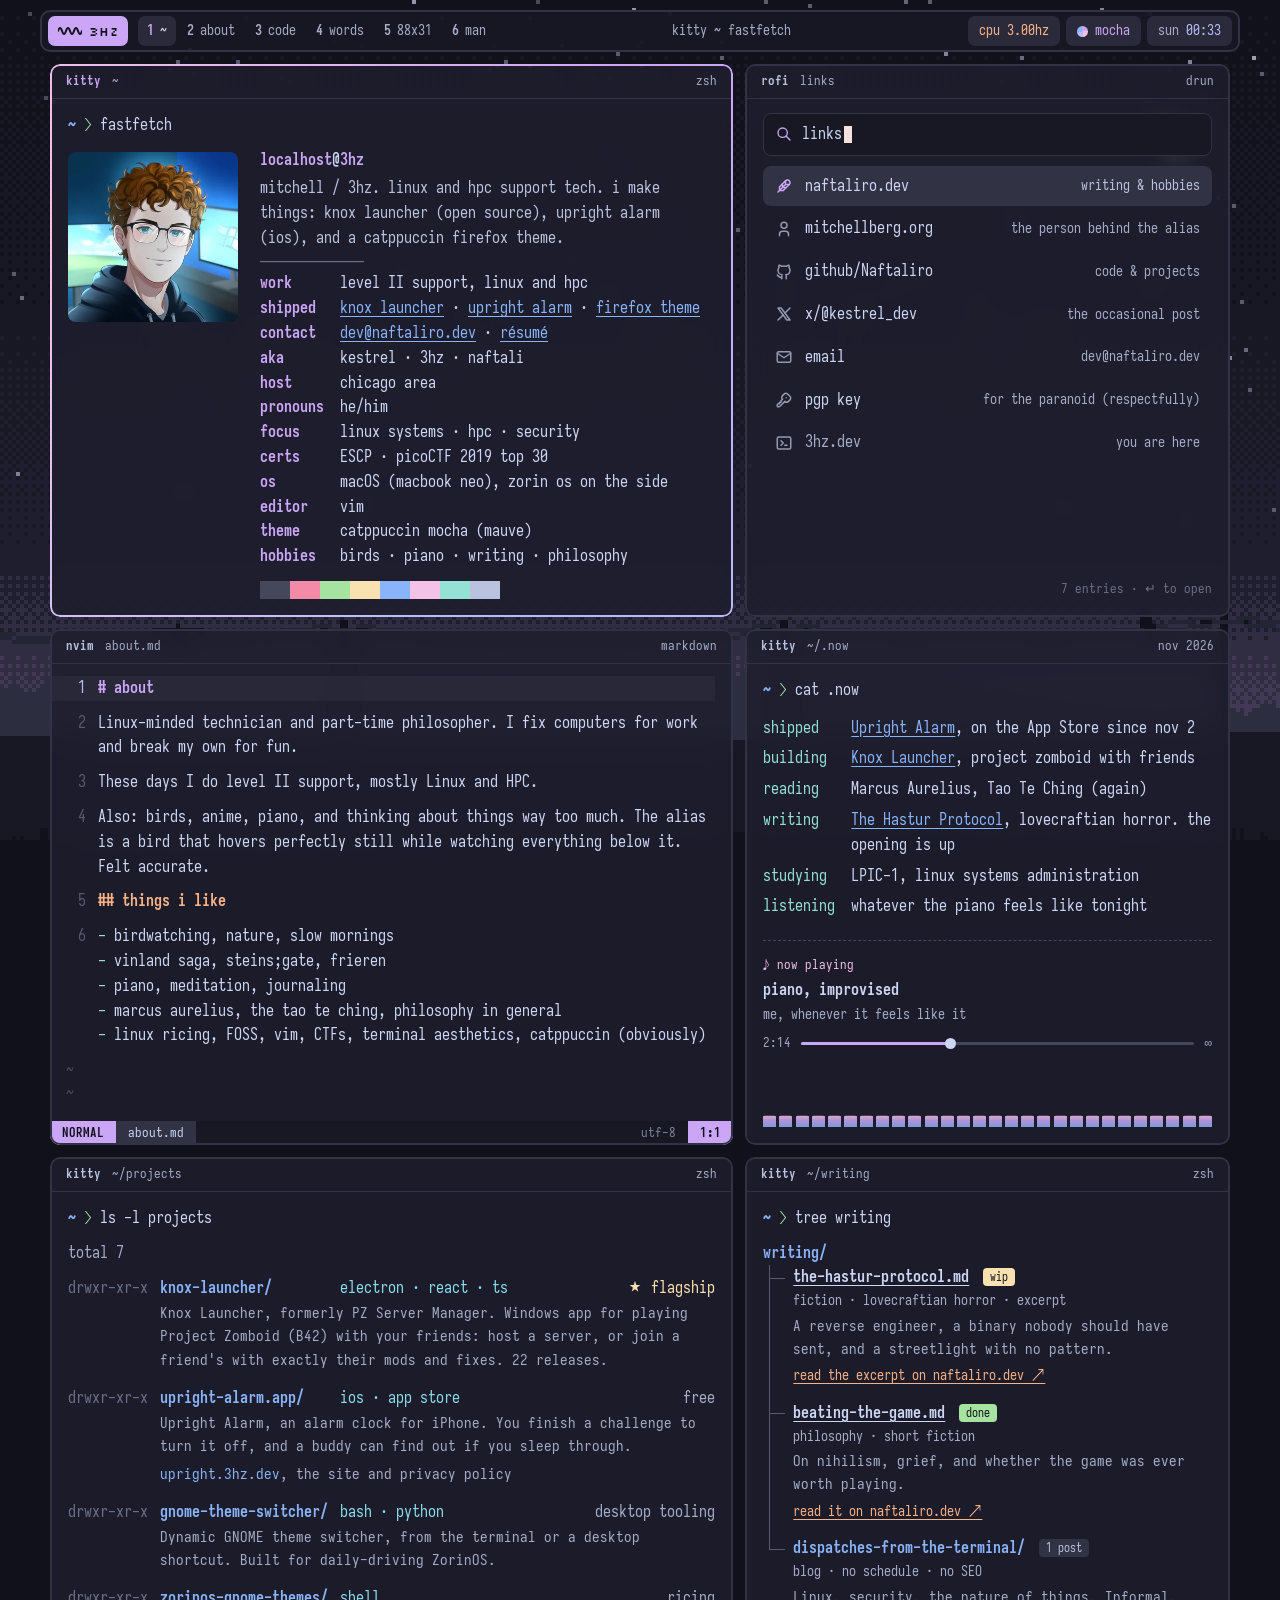
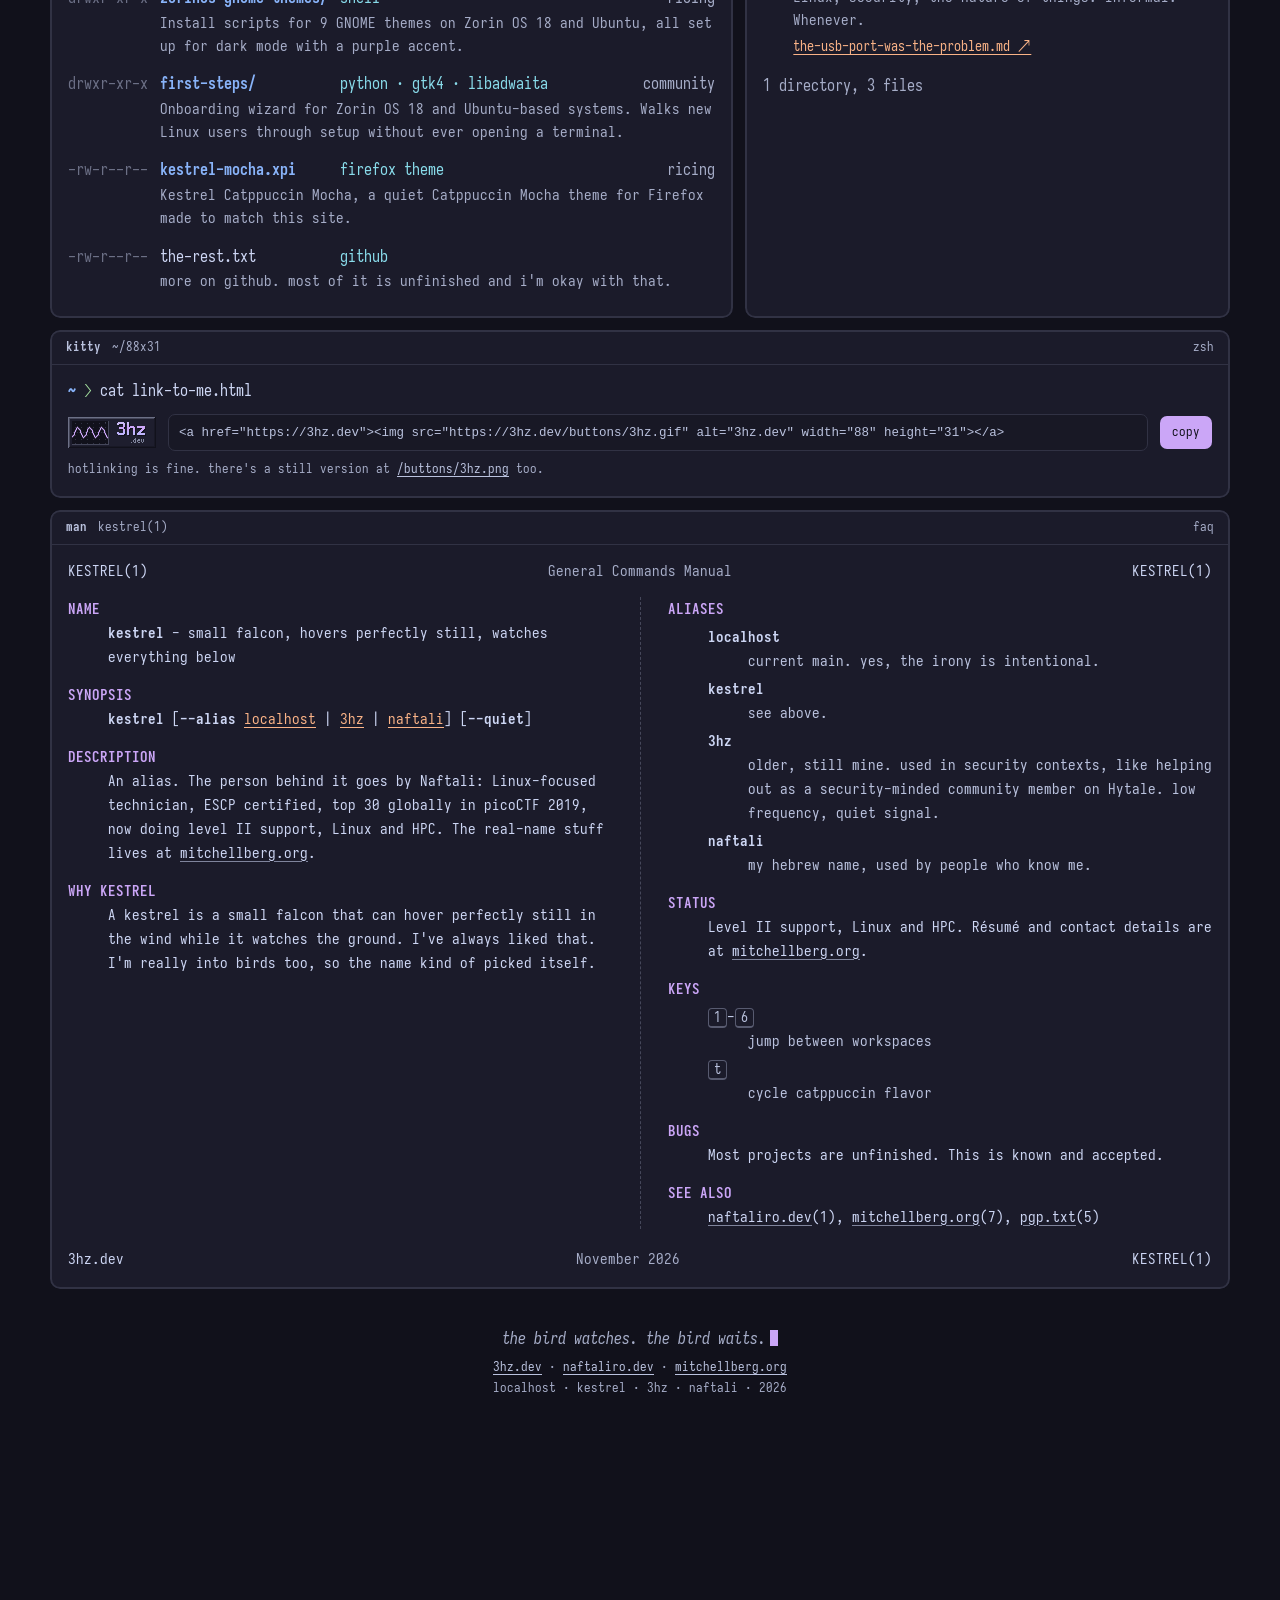
==== commit e98088e0: "intro line, shipped and contact rows up top" ====
--- a/index.html
+++ b/index.html
@@ -95,12 +95,15 @@
         </div>
         <div class="fetch-info">
           <h1 class="fetch-head" id="t-fetch"><span class="u">localhost</span><span class="at">@</span><span class="h">3hz</span></h1>
+          <p class="fetch-intro">mitchell / 3hz. linux and hpc support tech. i make things: knox launcher (open source), upright alarm (ios), and a catppuccin firefox theme.</p>
           <div class="fetch-rule" aria-hidden="true">─────────────</div>
           <dl>
+            <div><dt>work</dt><dd>level II support, linux and hpc</dd></div>
+            <div><dt>shipped</dt><dd><a href="https://github.com/Naftaliro/pz-server-manager">knox launcher</a> · <a href="https://apps.apple.com/us/app/upright-alarm/id6820184855">upright alarm</a> · <a href="https://addons.mozilla.org/en-US/firefox/addon/kestrel-catppuccin-mocha/">firefox theme</a></dd></div>
+            <div><dt>contact</dt><dd><a href="mailto:dev@naftaliro.dev">dev@naftaliro.dev</a> · <a href="https://mitchellberg.org">résumé</a></dd></div>
             <div><dt>aka</dt><dd>kestrel · 3hz · naftali</dd></div>
             <div><dt>host</dt><dd>chicago area</dd></div>
             <div><dt>pronouns</dt><dd>he/him</dd></div>
-            <div><dt>work</dt><dd>level II support, linux and hpc</dd></div>
             <div><dt>focus</dt><dd>linux systems · hpc · security</dd></div>
             <div><dt>certs</dt><dd>ESCP · picoCTF 2019 top 30</dd></div>
             <div><dt>os</dt><dd>macOS (macbook neo), zorin os on the side</dd></div>
--- a/assets/css/style.css
+++ b/assets/css/style.css
@@ -248,6 +248,8 @@
 .fetch-head { font-size: inherit; font-weight: 700; }
 .fetch-head .u, .fetch-head .h { color: var(--mauve); }
 .fetch-head .at { color: var(--text); }
+/* one plain line so a stranger knows who this is before reading the fetch rows */
+.fetch-intro { margin: 4px 0 2px; color: var(--subtext1); max-width: 62ch; }
 .fetch-rule { color: var(--overlay0); line-height: 1.2; overflow: hidden; white-space: nowrap; }
 .fetch-colors { display: flex; margin-top: 12px; }
 .fetch-colors i { display: block; width: 30px; height: 18px; background: var(--c); }
@@ -567,8 +569,15 @@
   .mod-flavor #flavor-name { display: none; }
   .bar-logo span { display: none; }
   .win-body { padding: 12px 14px 16px; }
-  .fetch { flex-direction: column; gap: 14px; }
-  .fetch-logo img { width: 120px; height: 120px; }
+  /* picture next to the name so the intro, shipped and contact rows fit on the first screen */
+  .fetch { display: grid; grid-template-columns: 64px minmax(0, 1fr); gap: 0 14px; align-items: center; }
+  .fetch-info { display: contents; }
+  .fetch-logo { grid-column: 1; grid-row: 1; padding-top: 0; }
+  .fetch-logo img { width: 64px; height: 64px; }
+  .fetch-head { grid-column: 2; grid-row: 1; }
+  .fetch-intro, .fetch-rule, .fetch-info dl, .fetch-colors { grid-column: 1 / -1; }
+  .fetch-intro { margin-top: 12px; }
+  .fetch-rule { margin: 6px 0 4px; }
   .fetch-colors i { width: 24px; }
   .ls a, .ls.has-dates a { grid-template-columns: minmax(0, 1fr) auto; }
   .ls-perm { display: none; }
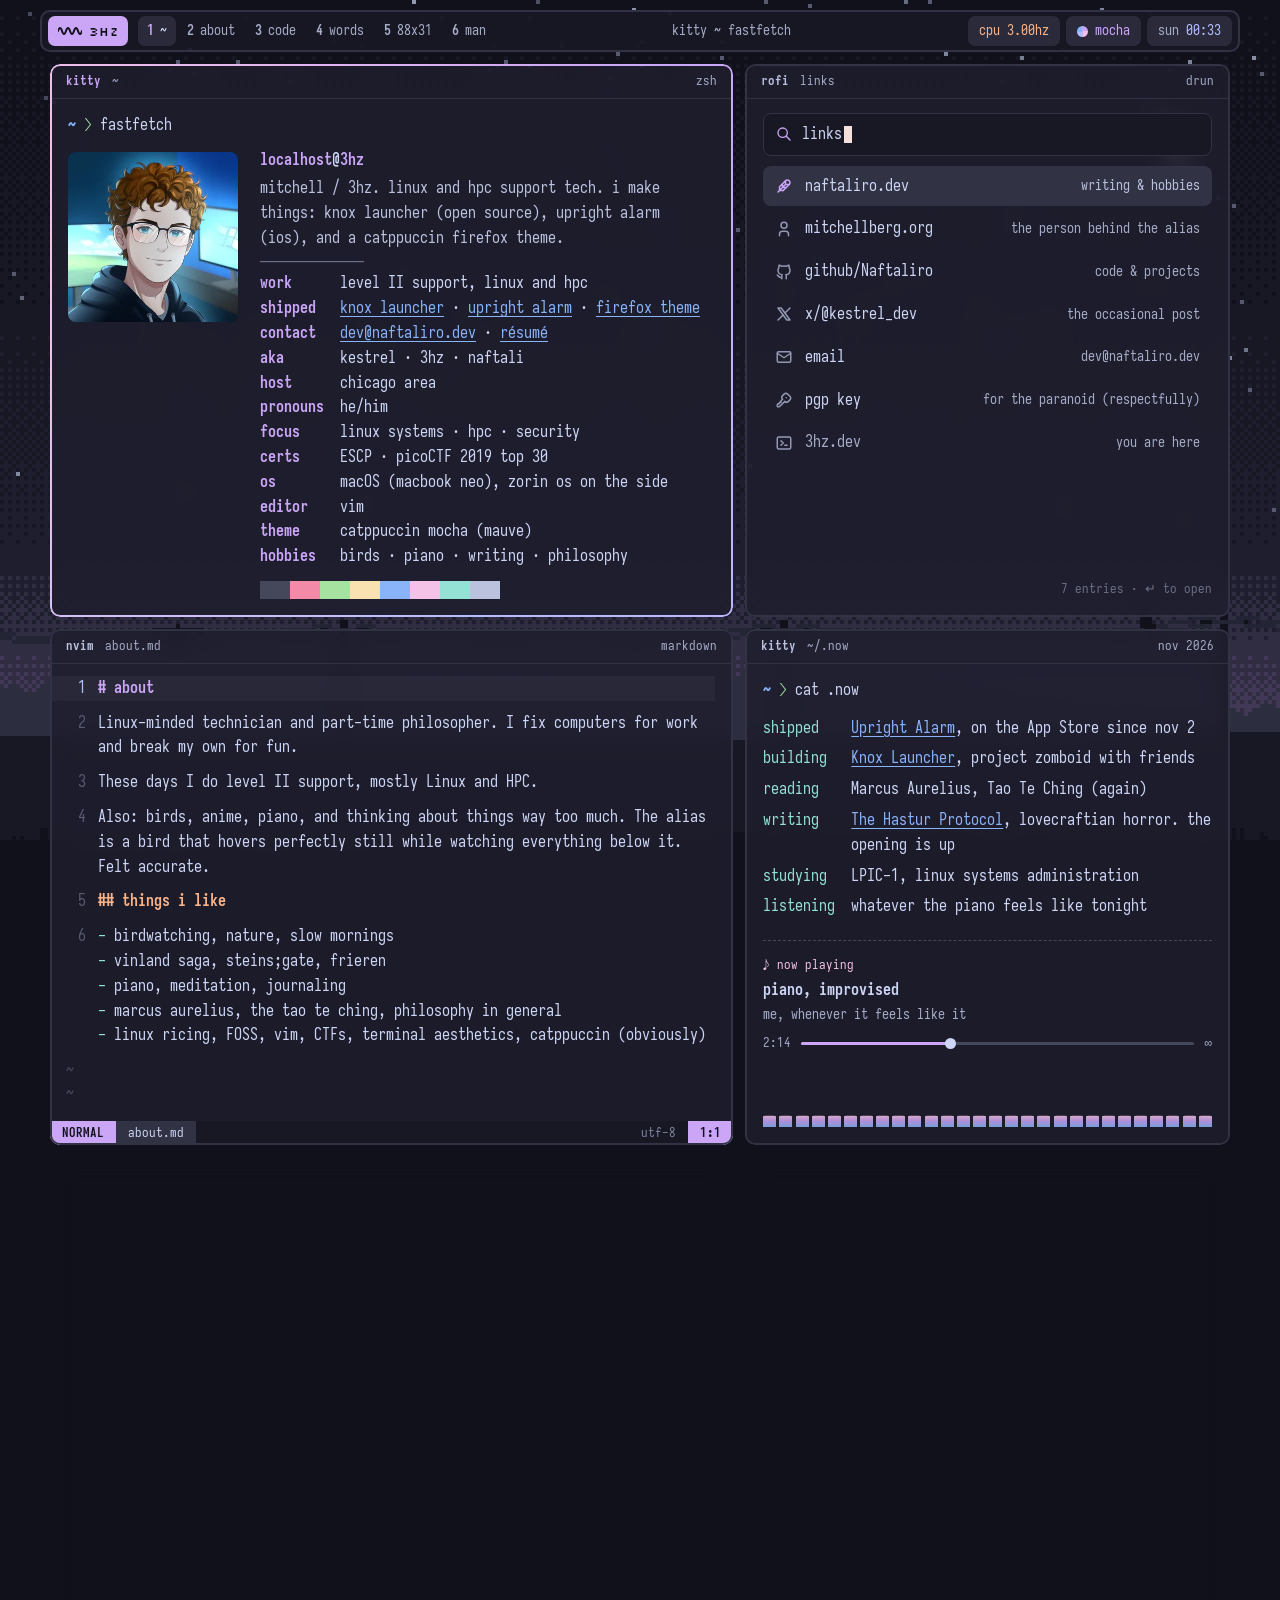
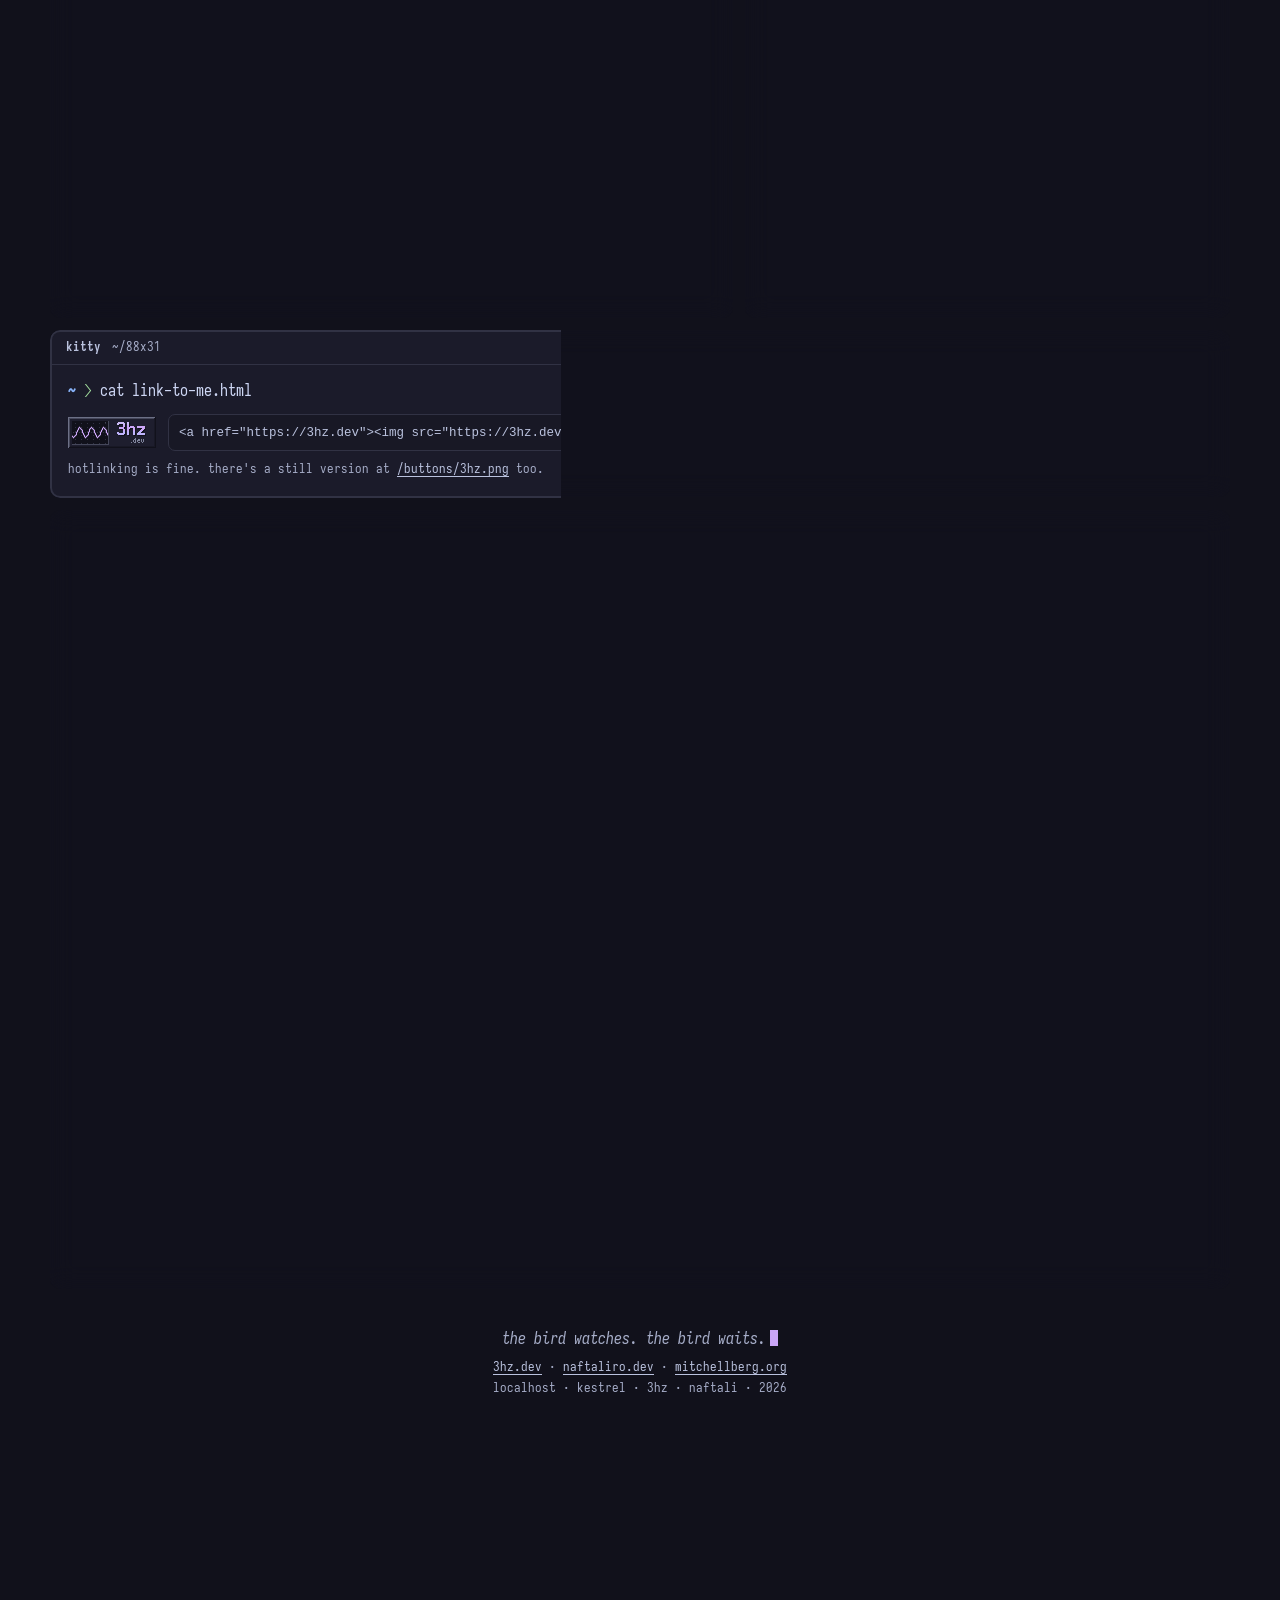
==== commit 3e2d61a2: "link preview card and meta tags" ====
--- a/index.html
+++ b/index.html
@@ -3,16 +3,24 @@
 <head>
   <meta charset="utf-8">
   <meta name="viewport" content="width=device-width, initial-scale=1">
-  <title>3hz · localhost · kestrel</title>
-  <meta name="description" content="localhost / kestrel / 3hz. linux-minded technician, writer, birdwatcher, part-time philosopher. this is my corner of the internet.">
+  <title>mitchell / 3hz · linux tools &amp; open source · 3hz.dev</title>
+  <meta name="description" content="mitchell / 3hz. linux and hpc support tech. i make knox launcher (open source, project zomboid with friends), upright alarm for iphone, and a catppuccin firefox theme.">
   <link rel="canonical" href="https://3hz.dev/">
   <meta name="theme-color" content="#1e1e2e">
   <meta property="og:type" content="website">
-  <meta property="og:title" content="3hz · localhost · kestrel">
-  <meta property="og:description" content="linux-minded technician, writer, birdwatcher, part-time philosopher.">
-  <meta property="og:image" content="https://3hz.dev/assets/img/avatar-512.jpg">
+  <meta property="og:site_name" content="3hz.dev">
+  <meta property="og:title" content="mitchell / 3hz · linux tools &amp; open source · 3hz.dev">
+  <meta property="og:description" content="linux and hpc support tech. i make knox launcher (open source) and upright alarm (ios), plus a catppuccin firefox theme.">
+  <meta property="og:image" content="https://3hz.dev/assets/img/og.png">
+  <meta property="og:image:width" content="1200">
+  <meta property="og:image:height" content="630">
+  <meta property="og:image:alt" content="3hz.dev as a terminal window: localhost@3hz, mitchell / 3hz, linux and hpc support tech. shipped: knox launcher and upright alarm.">
   <meta property="og:url" content="https://3hz.dev/">
-  <meta name="twitter:card" content="summary">
+  <meta name="twitter:card" content="summary_large_image">
+  <meta name="twitter:title" content="mitchell / 3hz · linux tools &amp; open source · 3hz.dev">
+  <meta name="twitter:description" content="linux and hpc support tech. i make knox launcher (open source) and upright alarm (ios), plus a catppuccin firefox theme.">
+  <meta name="twitter:image" content="https://3hz.dev/assets/img/og.png">
+  <meta name="twitter:image:alt" content="3hz.dev as a terminal window: localhost@3hz, mitchell / 3hz, linux and hpc support tech. shipped: knox launcher and upright alarm.">
   <link rel="icon" href="favicon.svg" type="image/svg+xml">
   <link rel="icon" href="favicon-32.png" sizes="32x32" type="image/png">
   <link rel="apple-touch-icon" href="apple-touch-icon.png">
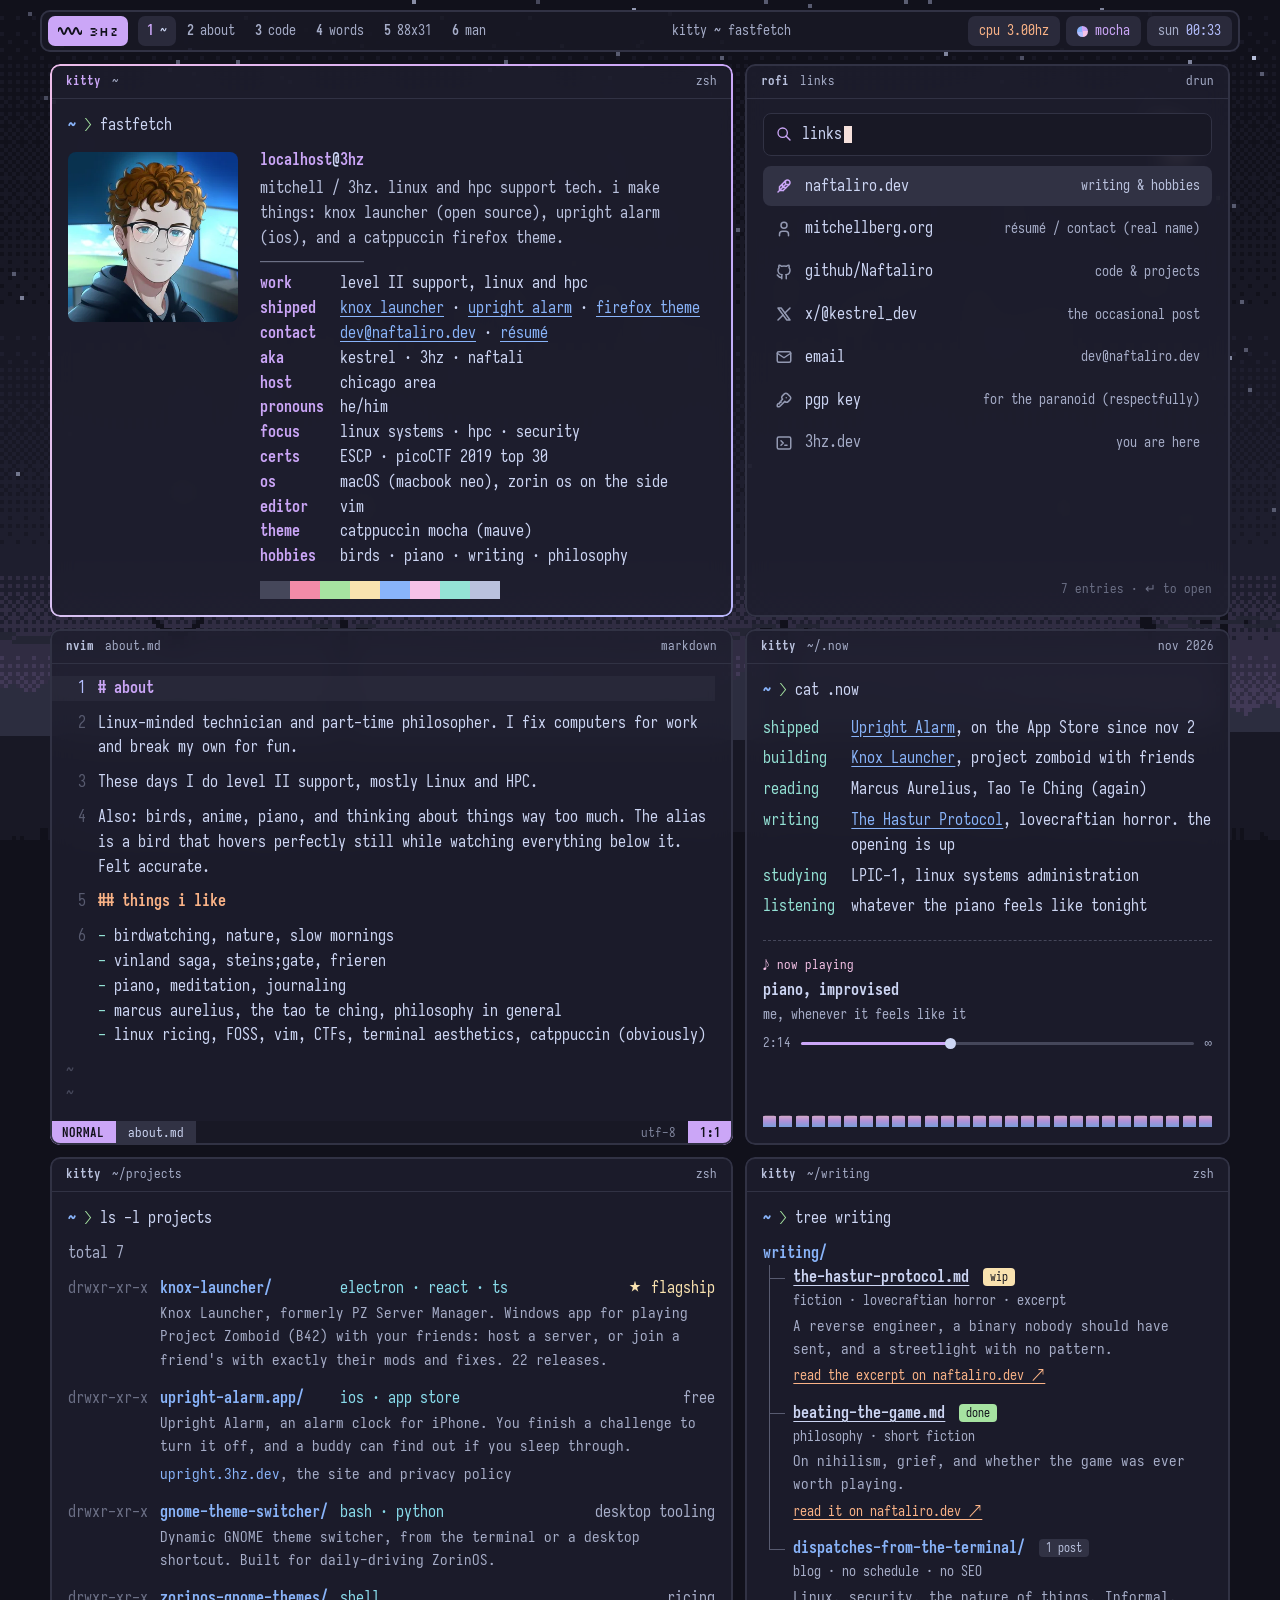
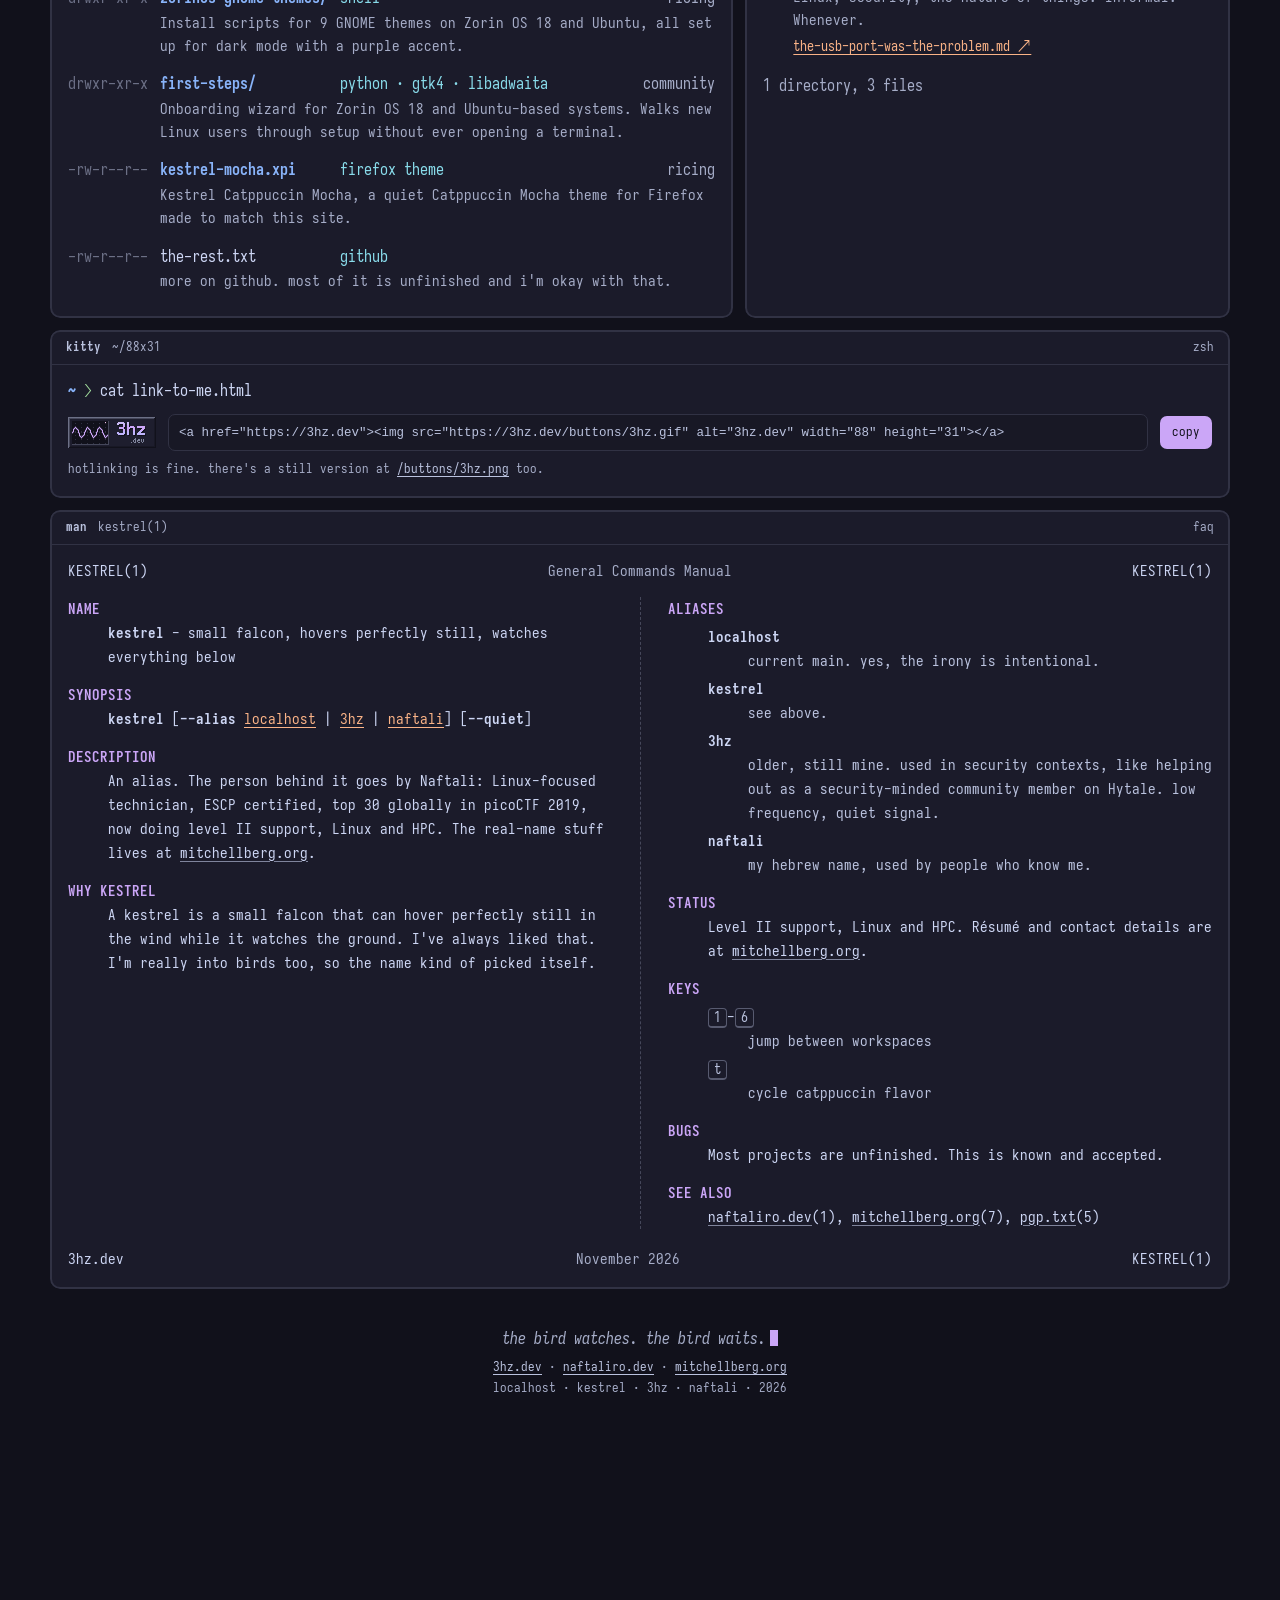
==== commit a3faad32: "résumé caption on the mitchellberg.org link" ====
--- a/index.html
+++ b/index.html
@@ -136,7 +136,7 @@
       </div>
       <ul class="rofi-list">
         <li><a href="https://naftaliro.dev"><svg class="ic" aria-hidden="true"><use href="#i-feather"/></svg><span class="r-name">naftaliro.dev</span><span class="r-desc">writing &amp; hobbies</span></a></li>
-        <li><a href="https://mitchellberg.org"><svg class="ic" aria-hidden="true"><use href="#i-user"/></svg><span class="r-name">mitchellberg.org</span><span class="r-desc">the person behind the alias</span></a></li>
+        <li><a href="https://mitchellberg.org"><svg class="ic" aria-hidden="true"><use href="#i-user"/></svg><span class="r-name">mitchellberg.org</span><span class="r-desc">résumé / contact (real name)</span></a></li>
         <li><a href="https://github.com/Naftaliro"><svg class="ic" aria-hidden="true"><use href="#i-github"/></svg><span class="r-name">github/Naftaliro</span><span class="r-desc">code &amp; projects</span></a></li>
         <li><a href="https://x.com/kestrel_dev"><svg class="ic" aria-hidden="true"><use href="#i-x"/></svg><span class="r-name">x/@kestrel_dev</span><span class="r-desc">the occasional post</span></a></li>
         <li><a href="mailto:dev@naftaliro.dev"><svg class="ic" aria-hidden="true"><use href="#i-mail"/></svg><span class="r-name">email</span><span class="r-desc">dev@naftaliro.dev</span></a></li>
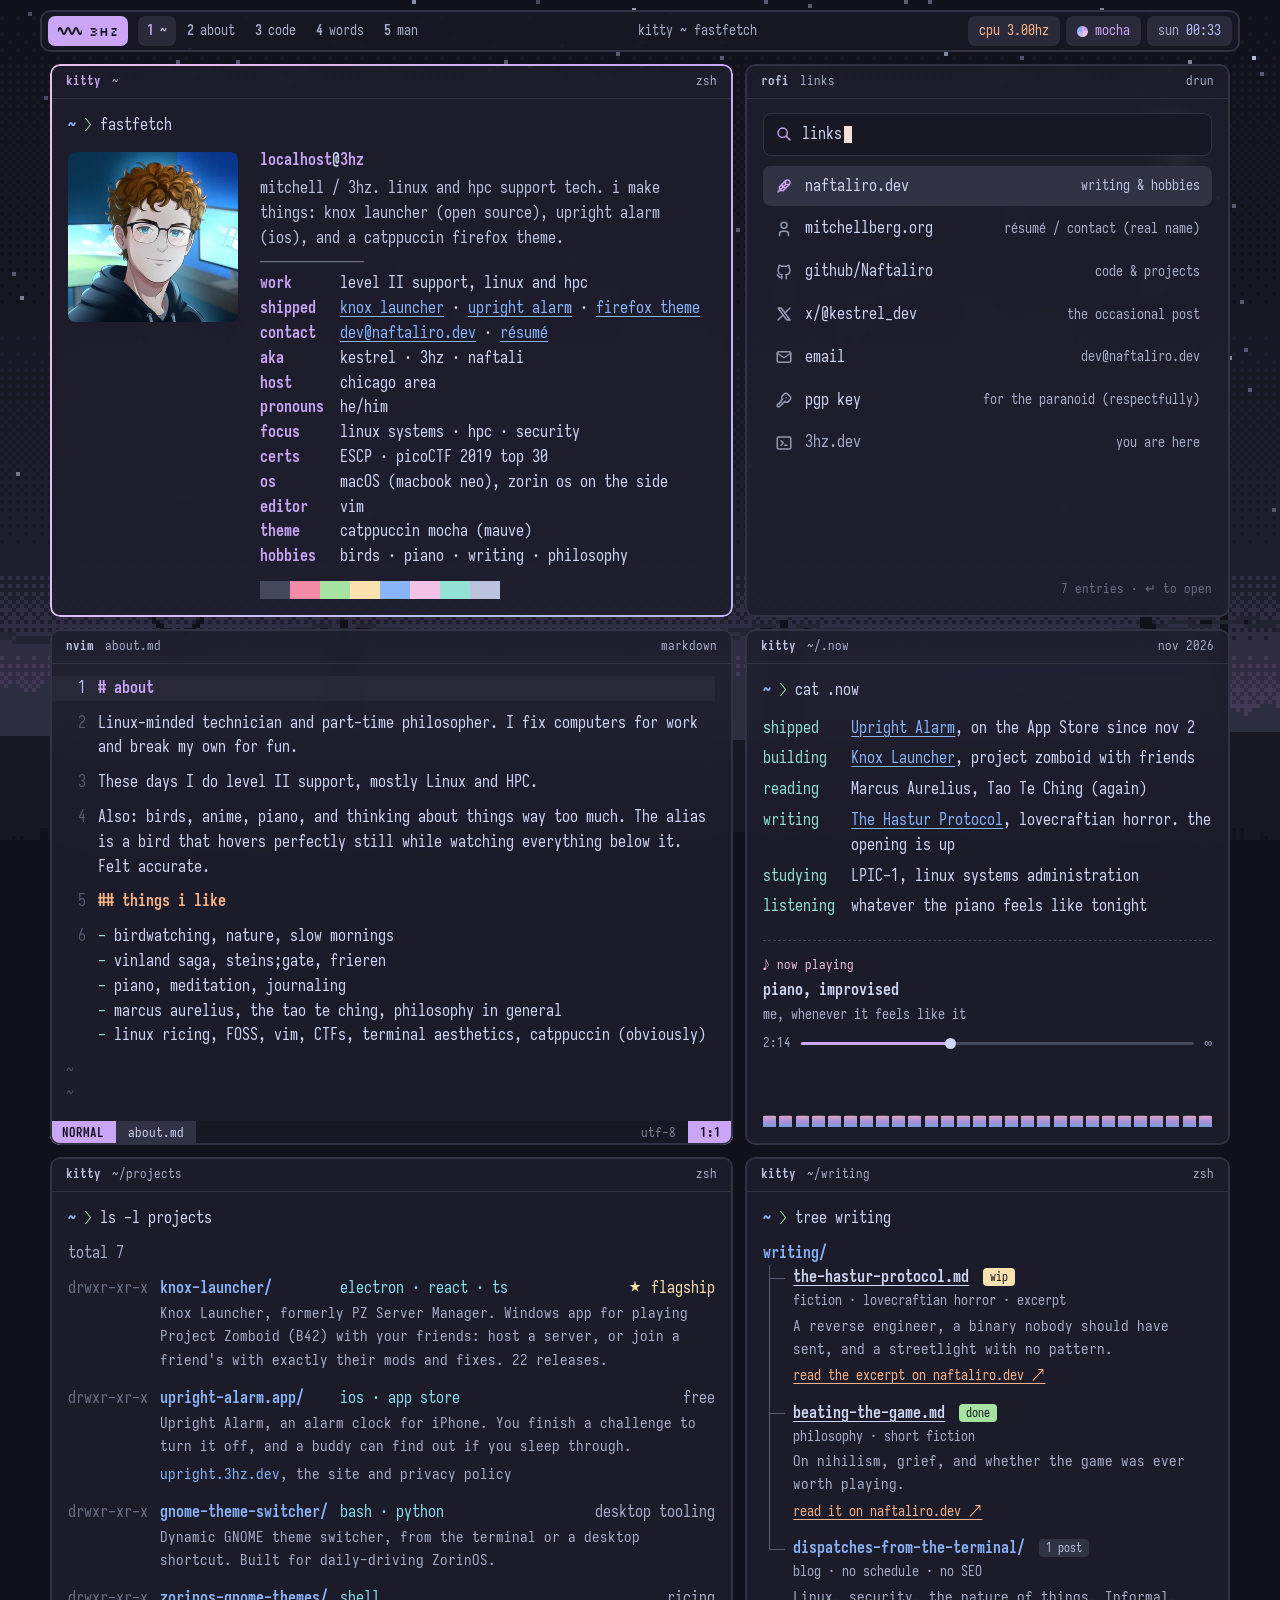
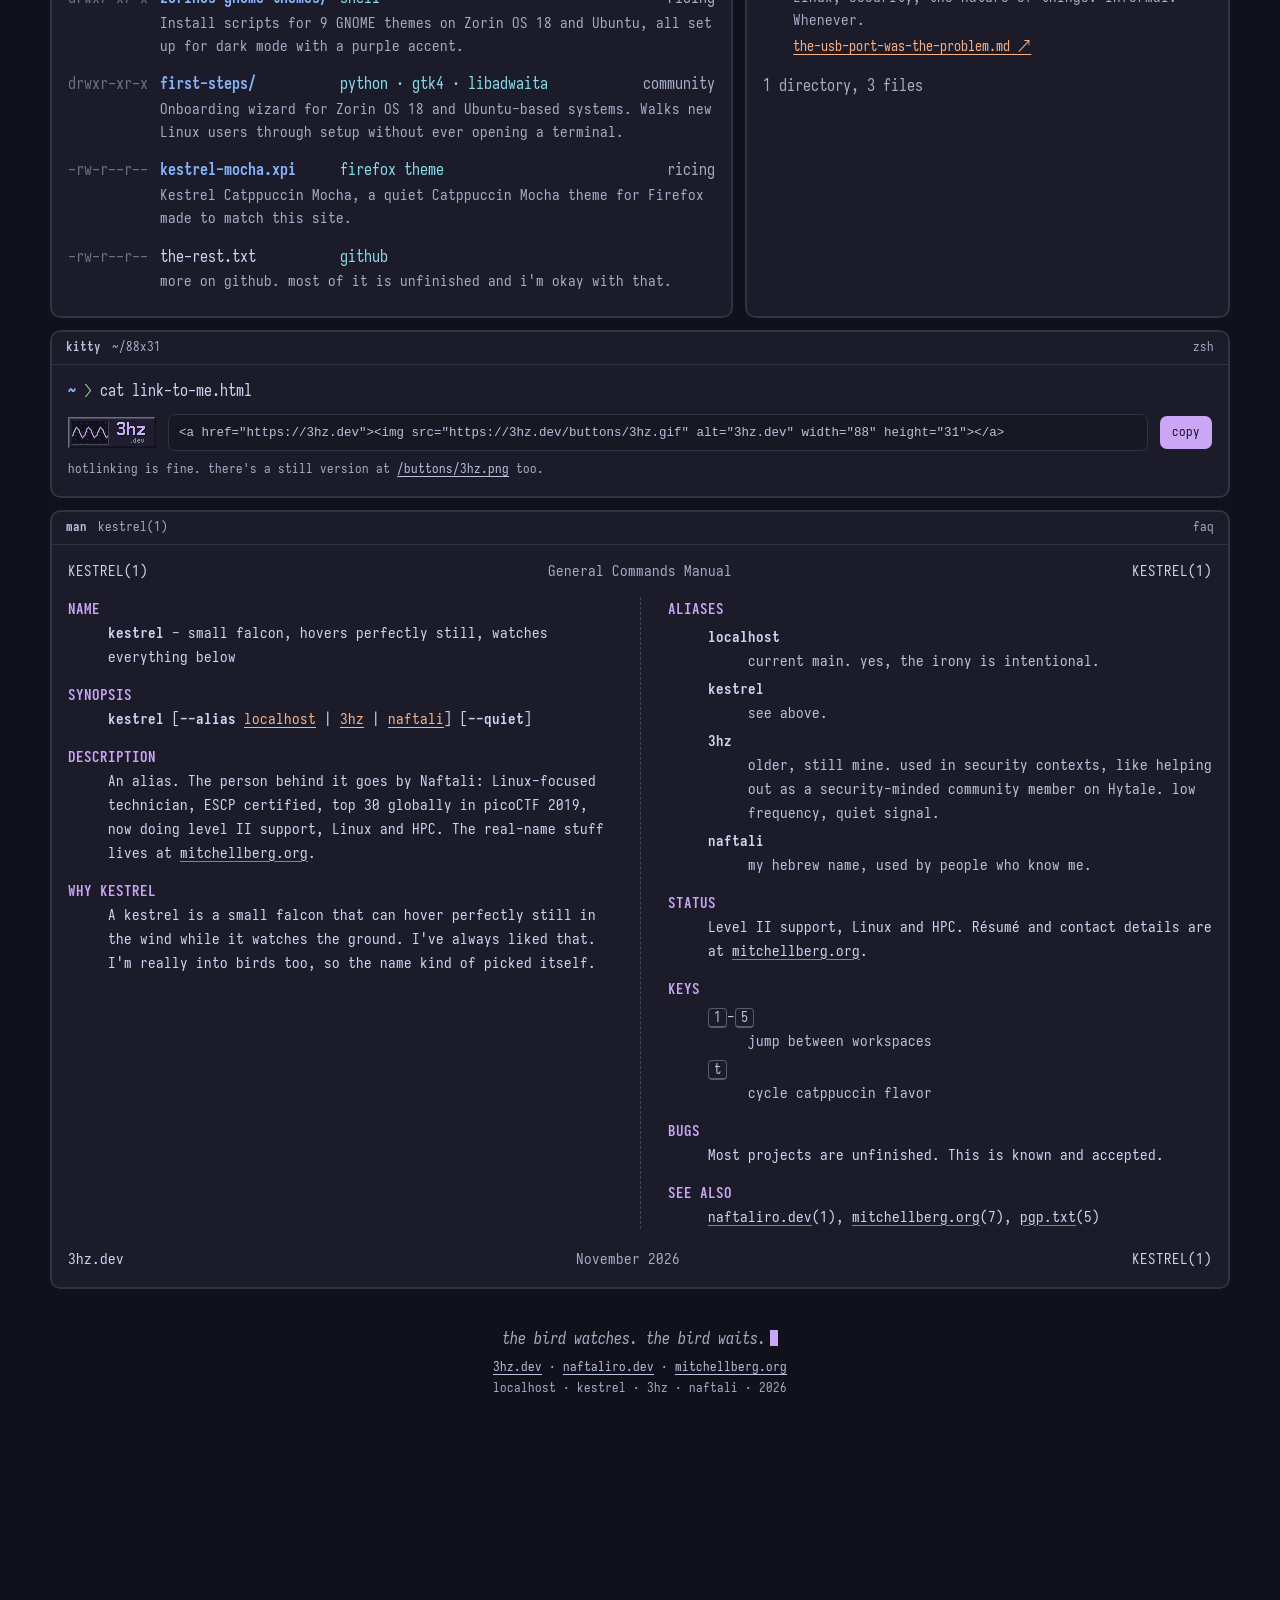
==== commit 605e470e: "88x31 out of the nav, keys are 1-5 now" ====
--- a/index.html
+++ b/index.html
@@ -74,8 +74,7 @@
     <a href="#about" data-ws="about"><b>2</b><span>about</span></a>
     <a href="#projects" data-ws="projects"><b>3</b><span>code</span></a>
     <a href="#writing" data-ws="writing"><b>4</b><span>words</span></a>
-    <a href="#friends" data-ws="friends"><b>5</b><span>88x31</span></a>
-    <a href="#man" data-ws="man"><b>6</b><span>man</span></a>
+    <a href="#man" data-ws="man"><b>5</b><span>man</span></a>
   </nav>
 
   <div class="bar-title" aria-hidden="true"><span id="bar-title">kitty ~ fastfetch</span></div>
@@ -382,7 +381,7 @@
         <div class="man-sec">
           <h3>KEYS</h3>
           <dl class="man-opts">
-            <dt><kbd>1</kbd>-<kbd>6</kbd></dt><dd>jump between workspaces</dd>
+            <dt><kbd>1</kbd>-<kbd>5</kbd></dt><dd>jump between workspaces</dd>
             <dt><kbd>t</kbd></dt><dd>cycle catppuccin flavor</dd>
           </dl>
         </div>
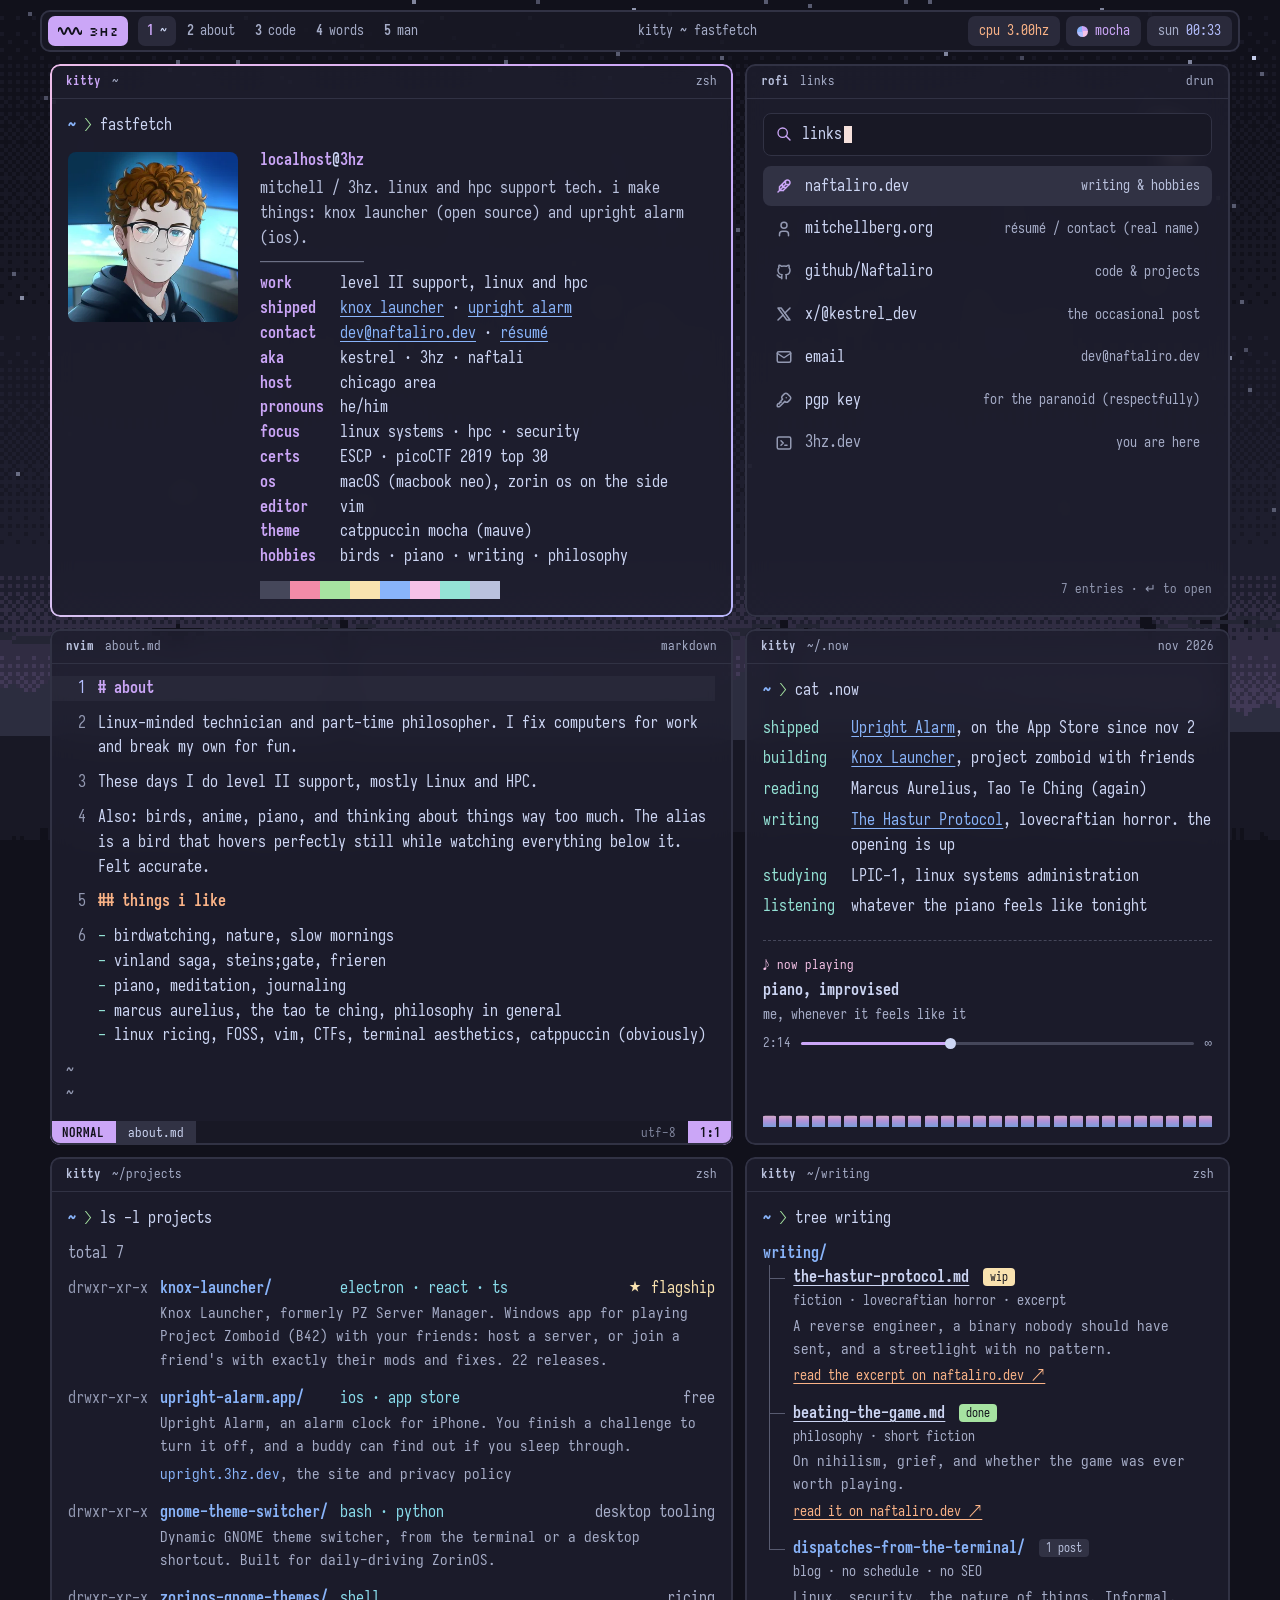
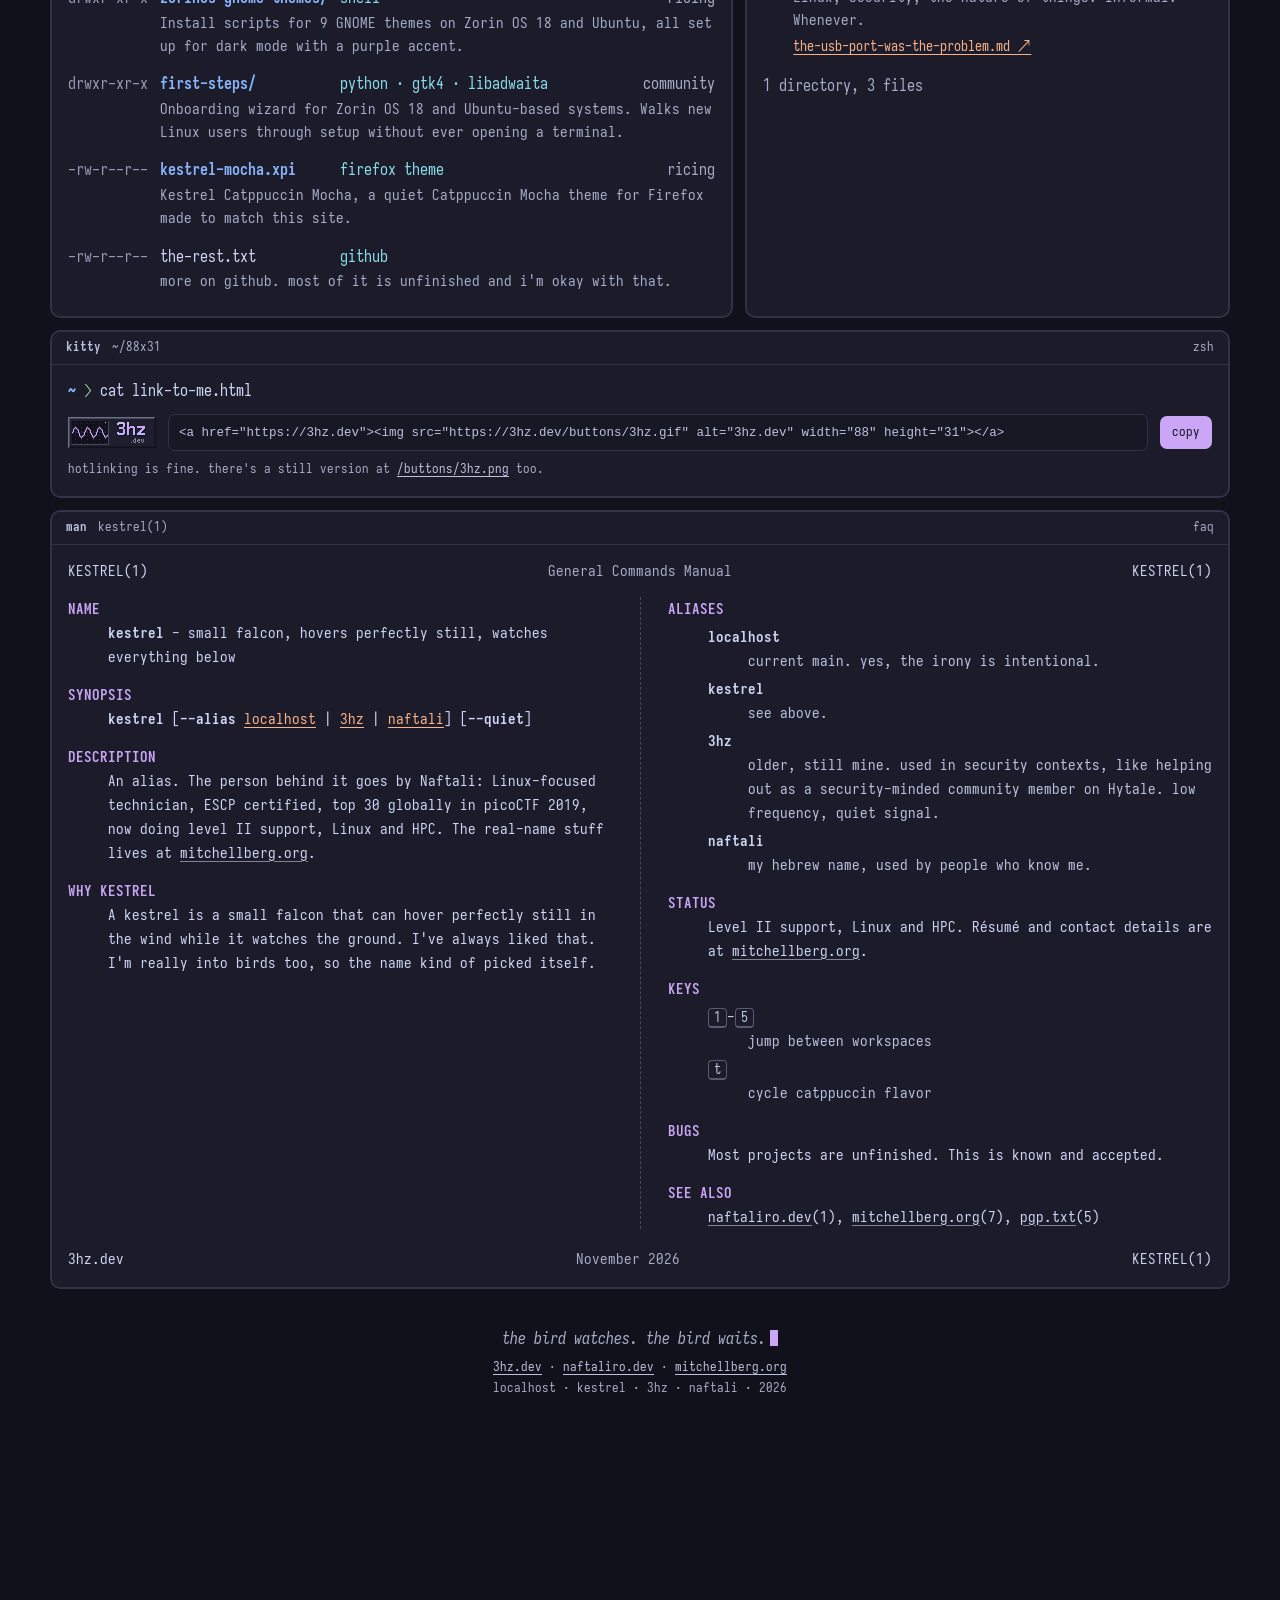
==== commit c124ba99: "just knox and upright up top" ====
--- a/index.html
+++ b/index.html
@@ -102,11 +102,11 @@
         </div>
         <div class="fetch-info">
           <h1 class="fetch-head" id="t-fetch"><span class="u">localhost</span><span class="at">@</span><span class="h">3hz</span></h1>
-          <p class="fetch-intro">mitchell / 3hz. linux and hpc support tech. i make things: knox launcher (open source), upright alarm (ios), and a catppuccin firefox theme.</p>
+          <p class="fetch-intro">mitchell / 3hz. linux and hpc support tech. i make things: knox launcher (open source) and upright alarm (ios).</p>
           <div class="fetch-rule" aria-hidden="true">─────────────</div>
           <dl>
             <div><dt>work</dt><dd>level II support, linux and hpc</dd></div>
-            <div><dt>shipped</dt><dd><a href="https://github.com/Naftaliro/pz-server-manager">knox launcher</a> · <a href="https://apps.apple.com/us/app/upright-alarm/id6820184855">upright alarm</a> · <a href="https://addons.mozilla.org/en-US/firefox/addon/kestrel-catppuccin-mocha/">firefox theme</a></dd></div>
+            <div><dt>shipped</dt><dd><a href="https://github.com/Naftaliro/pz-server-manager">knox launcher</a> · <a href="https://apps.apple.com/us/app/upright-alarm/id6820184855">upright alarm</a></dd></div>
             <div><dt>contact</dt><dd><a href="mailto:dev@naftaliro.dev">dev@naftaliro.dev</a> · <a href="https://mitchellberg.org">résumé</a></dd></div>
             <div><dt>aka</dt><dd>kestrel · 3hz · naftali</dd></div>
             <div><dt>host</dt><dd>chicago area</dd></div>
--- a/assets/css/style.css
+++ b/assets/css/style.css
@@ -51,6 +51,8 @@
 /* ── knobs ────────────────────────────────────────────── */
 
 :root {
+  /* muted terminal chrome (ls perms, line numbers, ~). overlay2 passes AA on the dark flavors; latte needs subtext0 */
+  --chrome: var(--overlay2);
   --gap: 12px;           /* gaps_in, basically */
   --radius: 10px;
   --border: 2px;
@@ -63,7 +65,7 @@
   --sel: var(--surface0);        /* selected / hovered rows */
   --on-accent: var(--crust);     /* text sitting on an accent color */
 }
-:root[data-flavor="latte"] { --pill: var(--base); --sel: var(--crust); --on-accent: var(--base); }
+:root[data-flavor="latte"] { --pill: var(--base); --sel: var(--crust); --on-accent: var(--base); --chrome: var(--subtext0); }
 /* older browsers without color-mix() get solid windows instead of see-through ones */
 @supports not (color: color-mix(in srgb, red, blue)) {
   :root { --win-bg: var(--base); --bar-bg: var(--mantle); --pill: var(--surface0); }
@@ -289,7 +291,7 @@
 .rofi-list:hover li:first-child a:not(:hover) .r-desc { color: var(--dim); }
 .rofi-list:hover li:first-child a:not(:hover) .ic { color: var(--overlay2); }
 .rofi-list a[aria-current] .r-name { color: var(--dim); }
-.rofi-foot { margin-top: auto; font-size: 12.5px; color: var(--overlay0); text-align: right; }
+.rofi-foot { margin-top: auto; font-size: 12.5px; color: var(--chrome); text-align: right; }
 
 /* ── nvim ─────────────────────────────────────────────── */
 
@@ -297,7 +299,7 @@
 .nv-buf { flex: 1; padding: 12px 18px 8px 0; }
 .nv-line { display: grid; grid-template-columns: 4.5ch 1fr; column-gap: 1.5ch; }
 .nv-line + .nv-line { margin-top: 10px; }
-.ln { text-align: right; color: var(--surface2); user-select: none; }
+.ln { text-align: right; color: var(--chrome); user-select: none; }
 .nv-line:first-child { background: color-mix(in srgb, var(--sel) 45%, transparent); }
 .nv-line:first-child .ln { color: var(--lavender); }
 .nv-line p { color: var(--text); }
@@ -305,7 +307,7 @@
 .nv-line .md-h2 { color: var(--peach); }
 .md-list li { padding-left: 2ch; text-indent: -2ch; }
 .md-list li::before { content: "- "; color: var(--teal); }
-.nv-tilde { margin-top: 10px; padding-left: 2ch; color: var(--surface1); line-height: 1.5; user-select: none; }
+.nv-tilde { margin-top: 10px; padding-left: 2ch; color: var(--chrome); line-height: 1.5; user-select: none; }
 .nv-status {
   display: flex; align-items: stretch;
   font-size: 12.5px;
@@ -373,7 +375,7 @@
   border-radius: 7px;
 }
 .ls a:hover, .ls a:focus-visible { background: color-mix(in srgb, var(--sel) 70%, transparent); color: var(--text); }
-.ls-perm { color: var(--overlay0); }
+.ls-perm { color: var(--chrome); }
 /* the date column only shows up once github has answered (see main.js) */
 .ls-date { display: none; color: var(--dim); white-space: pre; }
 .ls.has-dates a { grid-template-columns: 10ch 8ch minmax(0, 21ch) minmax(0, 1fr) auto; }
@@ -562,8 +564,11 @@
   .bar { width: calc(100% - 16px); margin: 8px auto 0; top: 8px; gap: 6px; padding: 0 4px; }
   .desk { padding: var(--gap) 8px; }
   .win, .bar { -webkit-backdrop-filter: none; backdrop-filter: none; }
-  .ws a { padding: 0 8px; }
-  .ws a span { display: none; }
+  /* the nav gets its own row: labels stay, and each tab is a 44px tap target */
+  html { scroll-padding-top: 116px; }
+  .bar { flex-wrap: wrap; height: auto; padding: 4px; row-gap: 2px; }
+  .ws { order: 3; flex-basis: 100%; gap: 2px; }
+  .ws a { flex: 1; justify-content: center; height: 44px; padding: 0 6px; gap: 5px; }
   .mod-cpu { display: none; }
   .mod { padding: 0 9px; }
   .mod-flavor #flavor-name { display: none; }
@@ -595,7 +600,7 @@
 }
 
 @media (max-width: 380px) {
-  .ws a { padding: 0 6px; }
+  .ws a { padding: 0 3px; }
   .mod-clock { display: none; }
   .nw { white-space: normal; }
 }
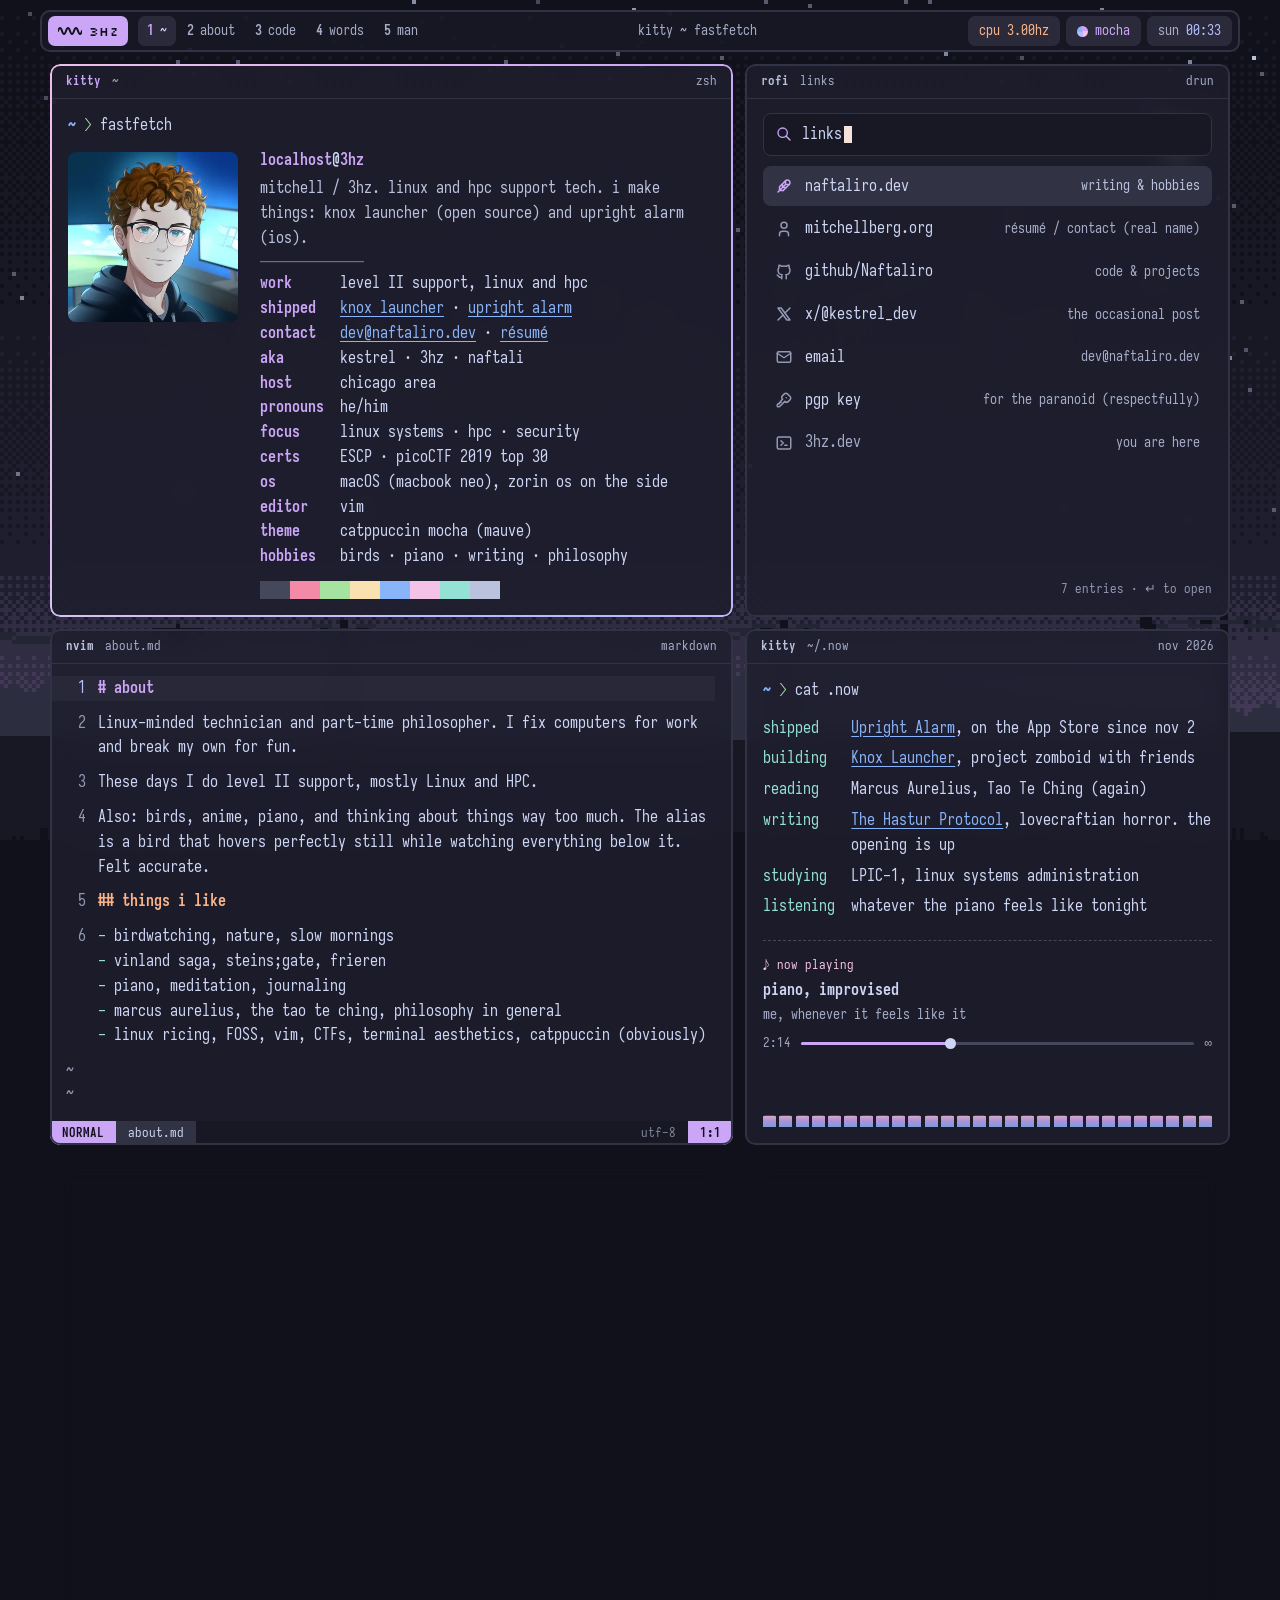
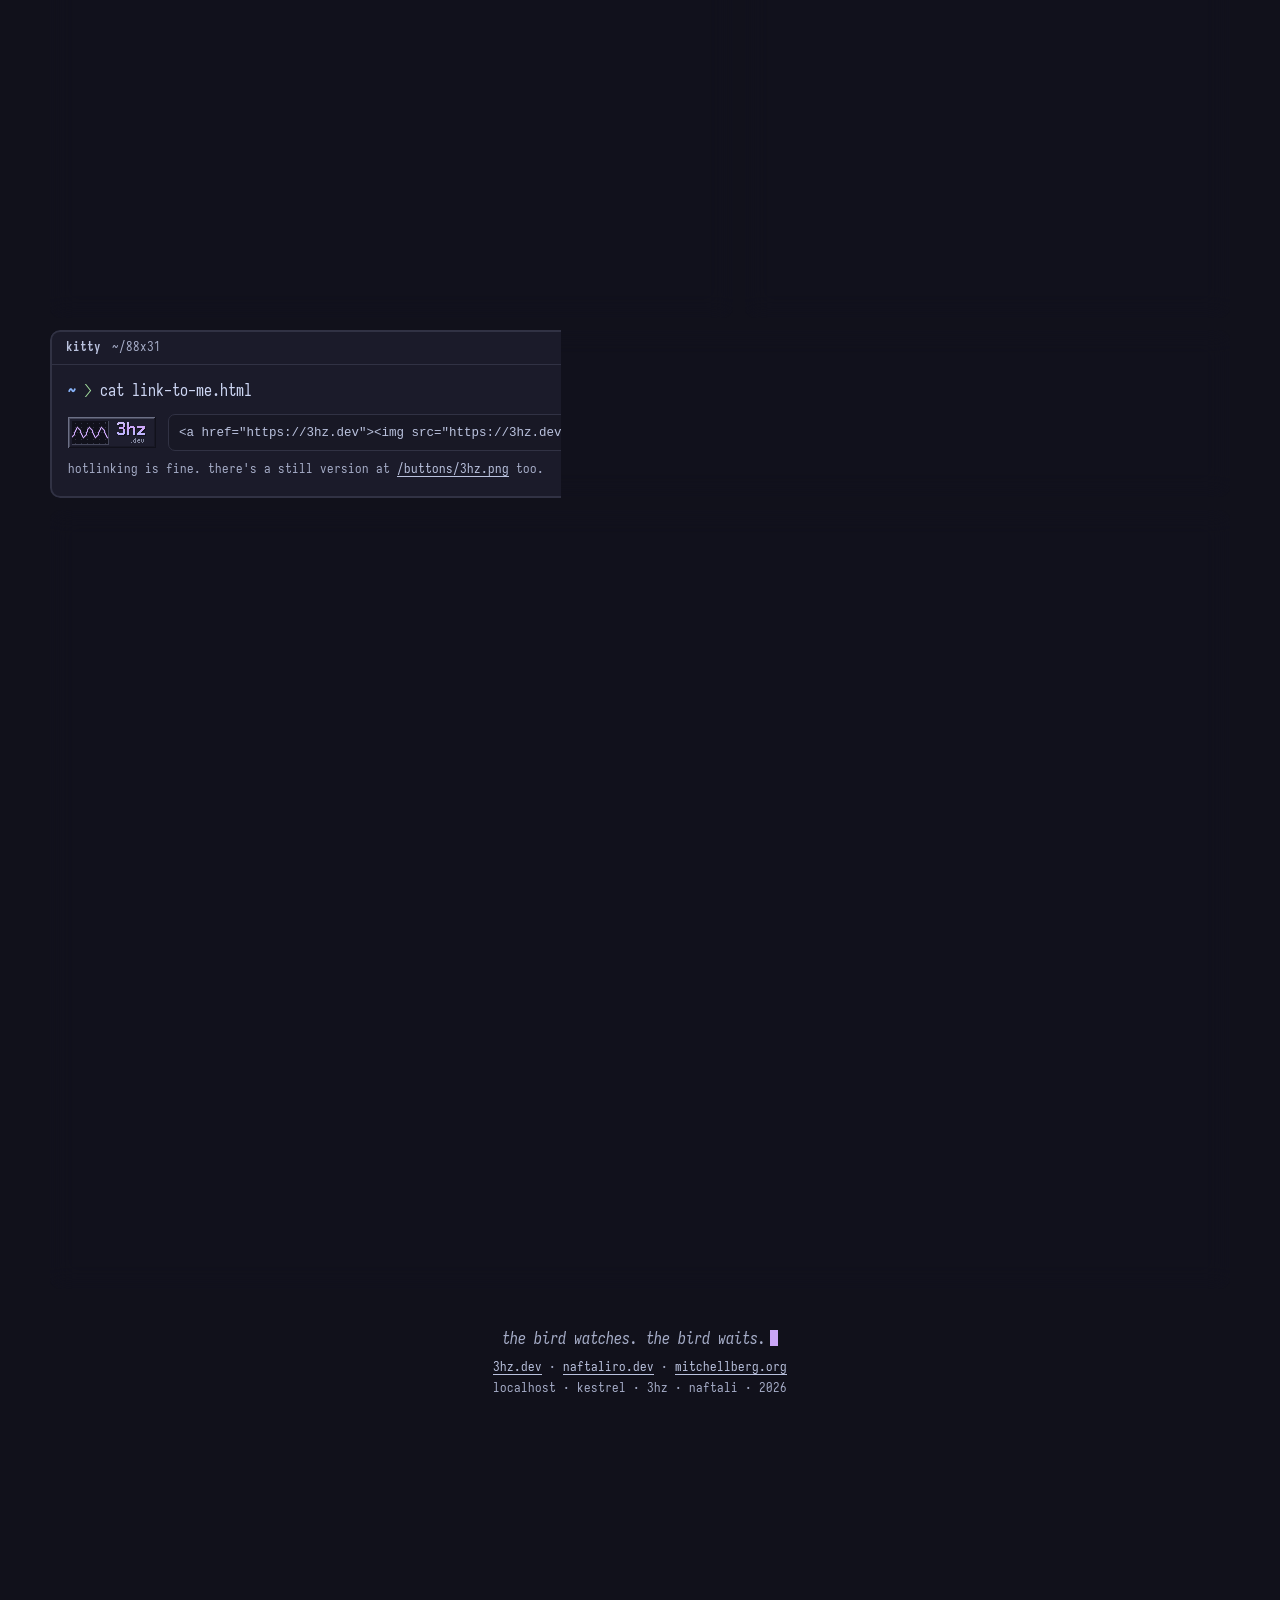
==== commit f3796748: "preview card: just knox and upright" ====
--- a/index.html
+++ b/index.html
@@ -4,13 +4,13 @@
   <meta charset="utf-8">
   <meta name="viewport" content="width=device-width, initial-scale=1">
   <title>mitchell / 3hz · linux tools &amp; open source · 3hz.dev</title>
-  <meta name="description" content="mitchell / 3hz. linux and hpc support tech. i make knox launcher (open source, project zomboid with friends), upright alarm for iphone, and a catppuccin firefox theme.">
+  <meta name="description" content="mitchell / 3hz. linux and hpc support tech. i make knox launcher (open source, project zomboid with friends) and upright alarm for iphone.">
   <link rel="canonical" href="https://3hz.dev/">
   <meta name="theme-color" content="#1e1e2e">
   <meta property="og:type" content="website">
   <meta property="og:site_name" content="3hz.dev">
   <meta property="og:title" content="mitchell / 3hz · linux tools &amp; open source · 3hz.dev">
-  <meta property="og:description" content="linux and hpc support tech. i make knox launcher (open source) and upright alarm (ios), plus a catppuccin firefox theme.">
+  <meta property="og:description" content="linux and hpc support tech. i make knox launcher (open source) and upright alarm (ios).">
   <meta property="og:image" content="https://3hz.dev/assets/img/og.png">
   <meta property="og:image:width" content="1200">
   <meta property="og:image:height" content="630">
@@ -18,7 +18,7 @@
   <meta property="og:url" content="https://3hz.dev/">
   <meta name="twitter:card" content="summary_large_image">
   <meta name="twitter:title" content="mitchell / 3hz · linux tools &amp; open source · 3hz.dev">
-  <meta name="twitter:description" content="linux and hpc support tech. i make knox launcher (open source) and upright alarm (ios), plus a catppuccin firefox theme.">
+  <meta name="twitter:description" content="linux and hpc support tech. i make knox launcher (open source) and upright alarm (ios).">
   <meta name="twitter:image" content="https://3hz.dev/assets/img/og.png">
   <meta name="twitter:image:alt" content="3hz.dev as a terminal window: localhost@3hz, mitchell / 3hz, linux and hpc support tech. shipped: knox launcher and upright alarm.">
   <link rel="icon" href="favicon.svg" type="image/svg+xml">
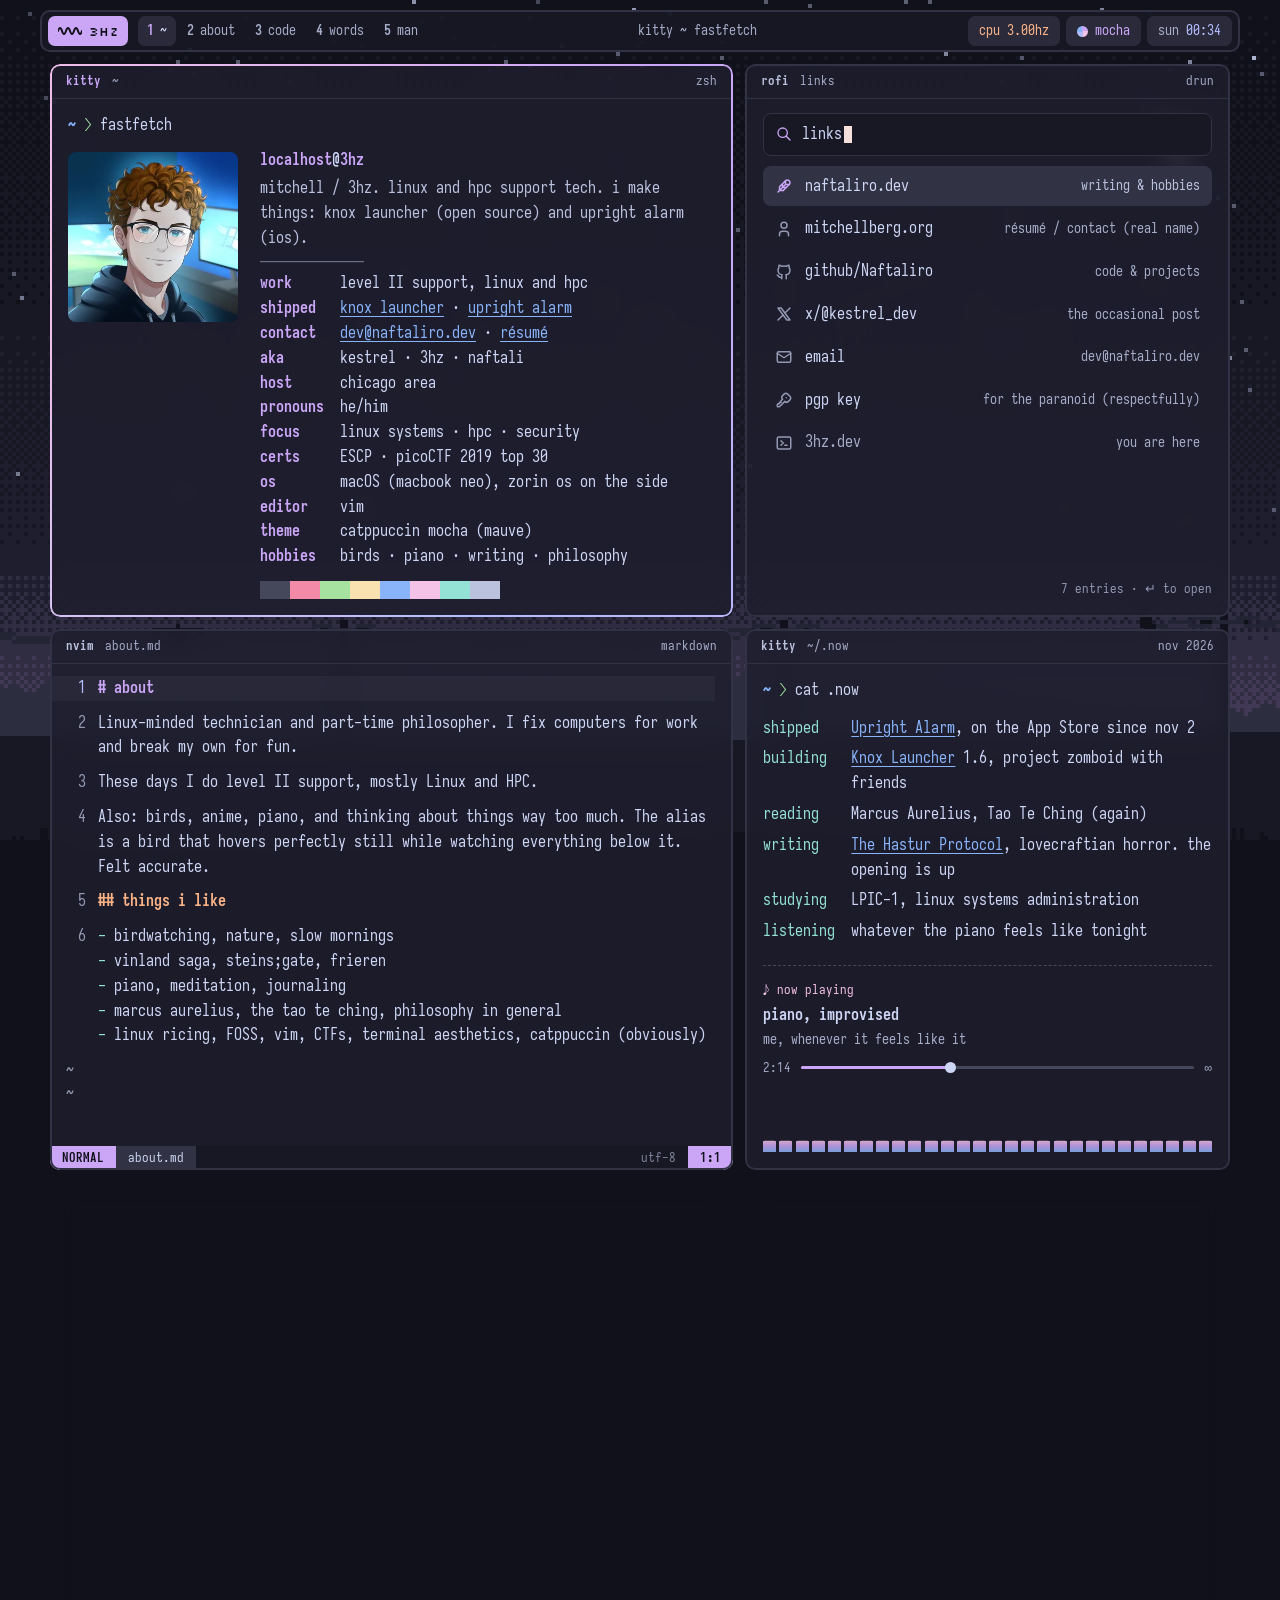
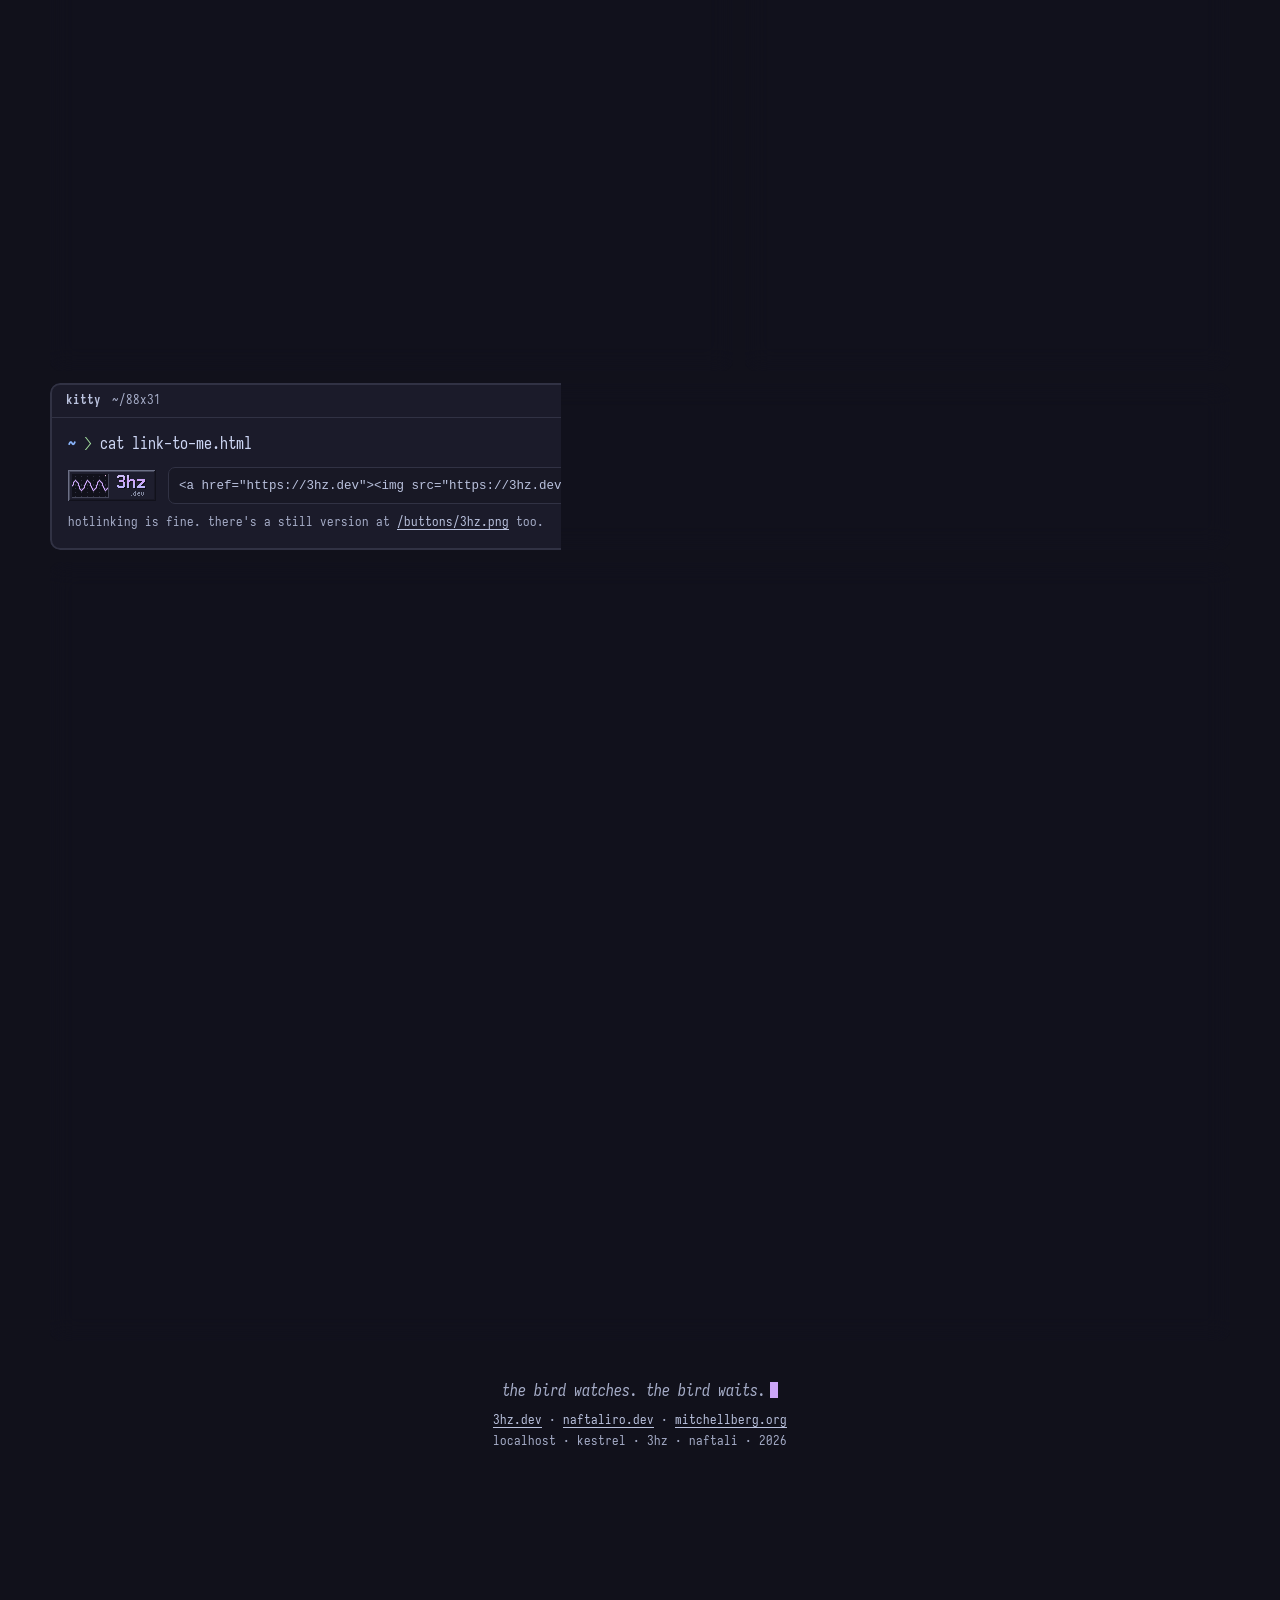
==== commit b211443c: "knox launcher site at /knox/, link it from the knox card and the 404, add it to the sitemap" ====
--- a/index.html
+++ b/index.html
@@ -178,7 +178,7 @@
       <p class="cmd"><span class="p-dir">~</span> <span class="p-arrow">❯</span> cat .now</p>
       <dl class="now-list">
         <div><dt>shipped</dt><dd><a href="https://apps.apple.com/us/app/upright-alarm/id6820184855">Upright Alarm</a>, on the App Store since nov 2</dd></div>
-        <div><dt>building</dt><dd><a href="https://github.com/Naftaliro/pz-server-manager">Knox Launcher</a>, project zomboid with friends</dd></div>
+        <div><dt>building</dt><dd><a href="knox/">Knox Launcher</a> 1.6, project zomboid with friends</dd></div>
         <div><dt>reading</dt><dd>Marcus Aurelius, Tao Te Ching (again)</dd></div>
         <div><dt>writing</dt><dd><a href="https://naftaliro.dev/the-hastur-protocol.html">The Hastur Protocol</a>, lovecraftian horror. the opening is up</dd></div>
         <div><dt>studying</dt><dd>LPIC-1, linux systems administration</dd></div>
@@ -212,6 +212,7 @@
             <span class="ls-tag star">★ flagship</span>
             <span class="ls-desc">Knox Launcher, formerly PZ Server Manager. Windows app for playing Project Zomboid (B42) with your friends: host a server, or join a friend's with exactly their mods and fixes. <span data-releases="pz-server-manager">22</span> releases.</span>
           </a>
+          <p class="ls-more"><span><a href="knox/">3hz.dev/knox</a>, the site and server guides</span></p>
         </li>
         <li class="ls-app">
           <a href="https://apps.apple.com/us/app/upright-alarm/id6820184855">
